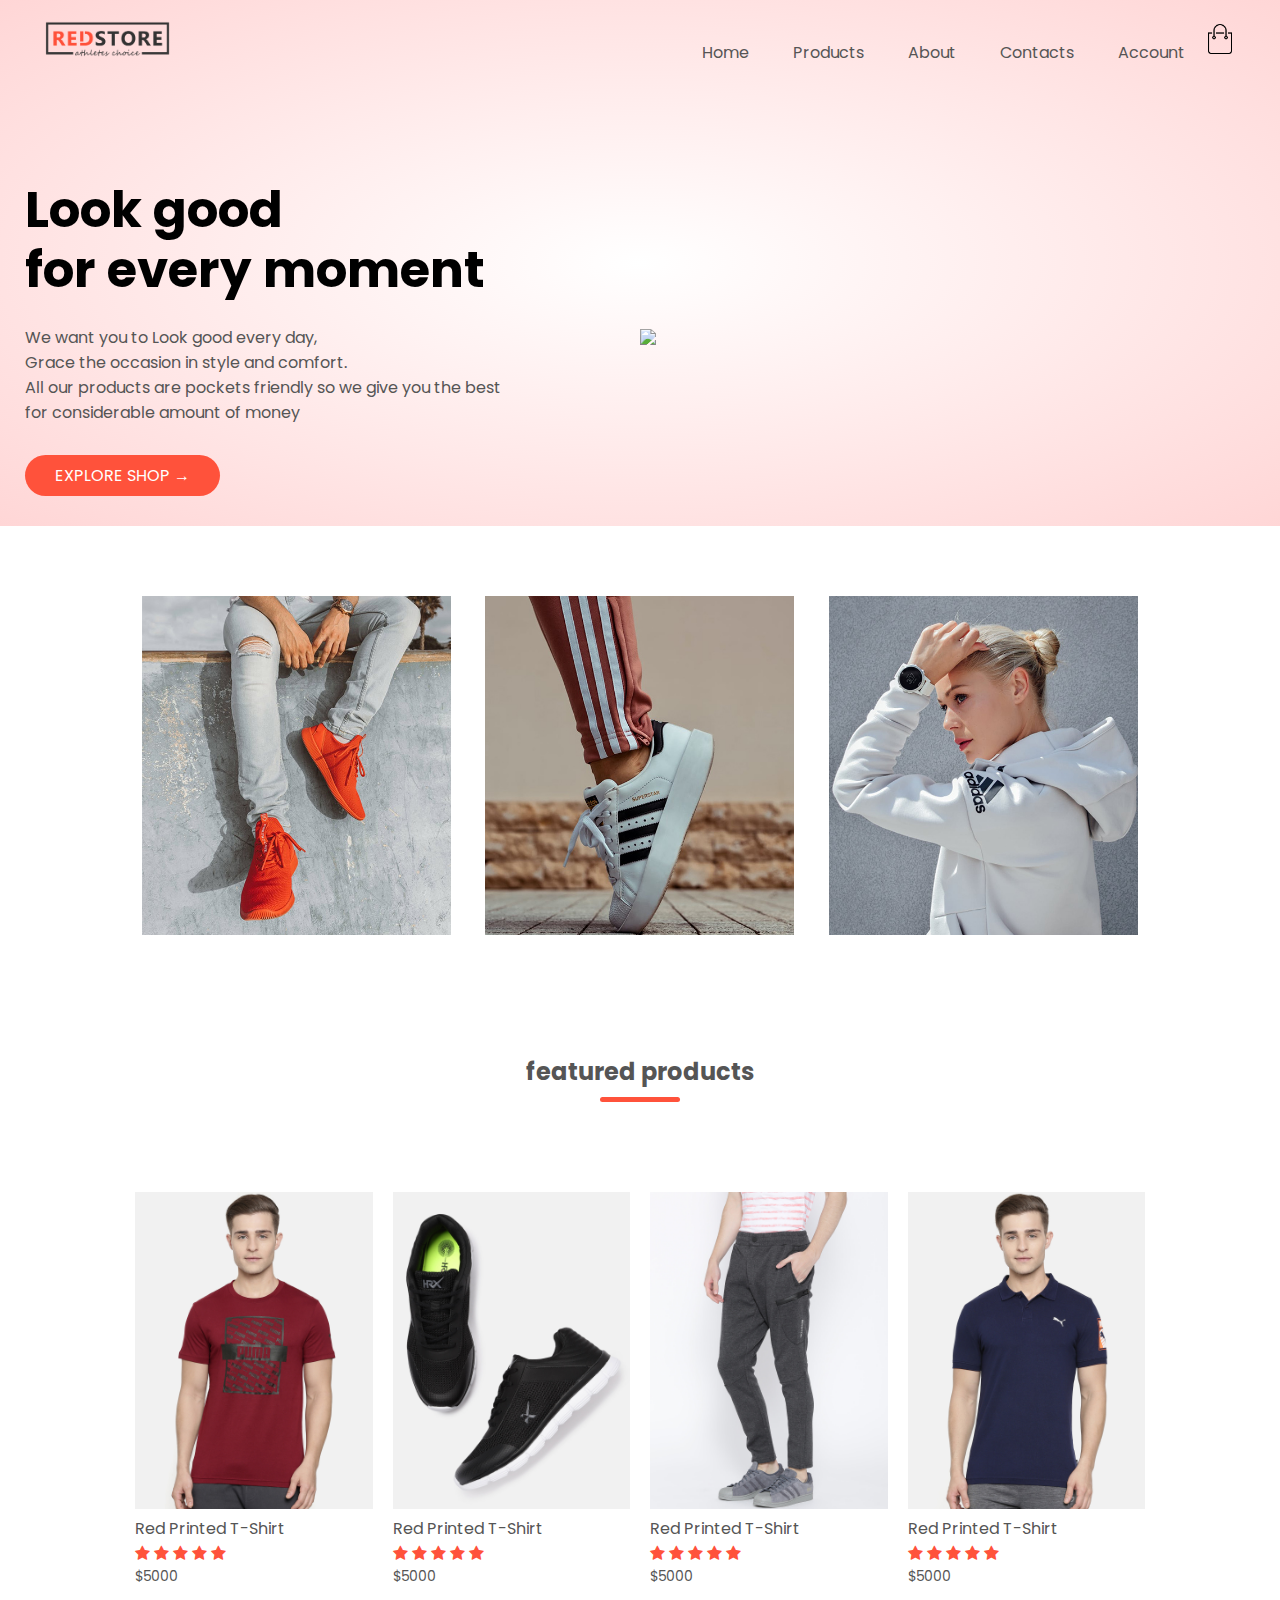
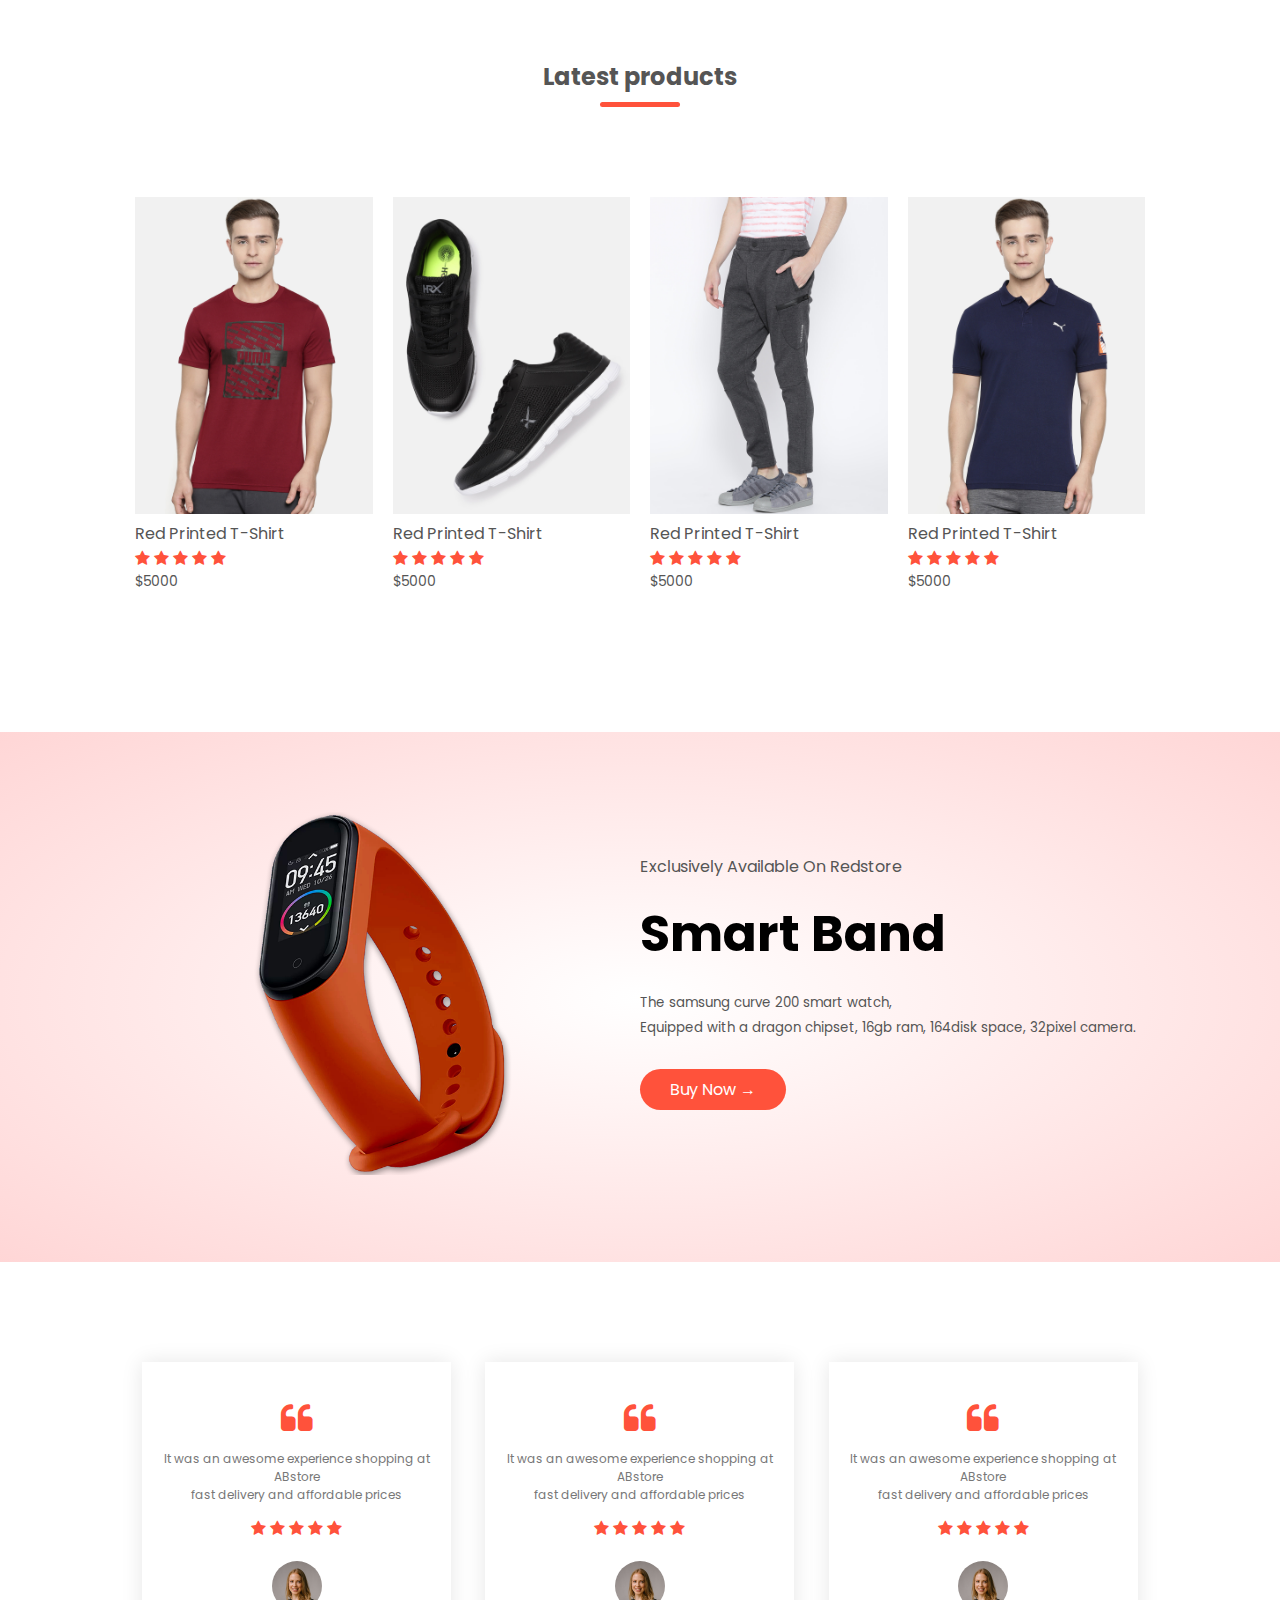
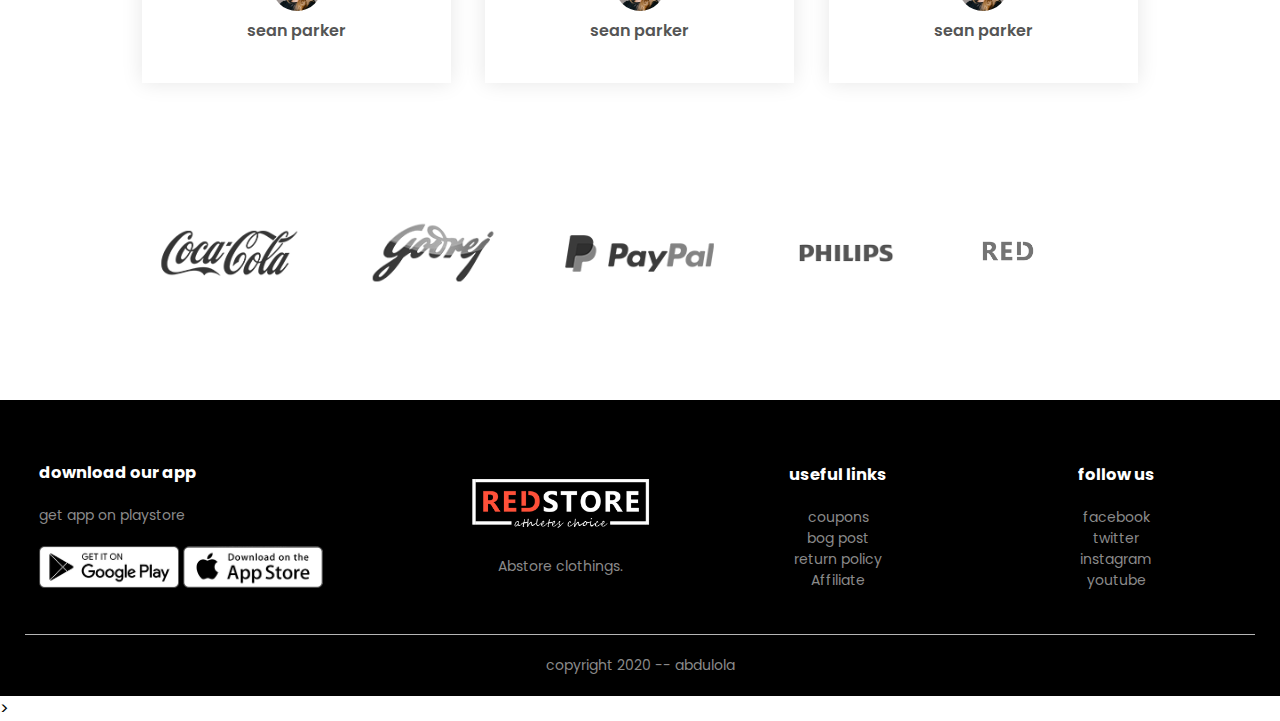
==== index.html @ 11c38f4f "modify index" ====
<!DOCTYPE html>
<html lang="en">
<head>
    <meta charset="utf-8" />
    <meta name="viewport"  content="width=device-width, initial-scale=1.0">
    <title>ABstore</title>
    
    <link rel="Shortcut icon"  type="image/png" href="images/cart - Copy.png">
    <link rel="stylesheet" href="style.css">
    <link rel="preconnect" href="https://fonts.gstatic.com">
<link href="https://fonts.googleapis.com/css2?family=Poppins:wght@300;400;500;700&display=swap" rel="stylesheet">
<link  rel="stylesheet" href="https://stackpath.bootstrapcdn.com/font-awesome/4.7.0/css/font-awesome.min.css">
</head>
<body>
    <div class="header">
    <div class= "container">
    <div class="navbar">
        <div class="logo">
            <img src="images/logo.png" width="125px">
        </div>
        <nav>
            <ul id="MenuItems">
                <li><a href="Abstore.html">Home</a></li>
                <li><a href="products.html">Products</a></li>
                <li><a href="">About</a></li>
                <li><a href="">Contacts</a></li>
                <li><a href="">Account</a></li>
              
            </ul>
        </nav>
        <a href="cart.html">
        <img src="images/cart.png" width="30px" height="30px"></a>
        <img src="images/menu.png" class="menu-icon" onclick="menutoggle()">
    </div>

    <div class="row">
        <div class="col-2">
           <h1>Look good <br>for every moment</h1>
           <p>We want you to Look good every day, <br>Grace the occasion in style and comfort.<br>
            All our products are pockets friendly so we give you the best<br> for considerable amount of money


           </p>
           <a href="products.html" class="btn">EXPLORE SHOP &#8594;</a>
        </div>
        <div class="col-2">
         <a href="products.html">   <img src="images/home1.jpg" ></a>

            </div>
    </div>
</div>
</div>


<!-- features-->
<div class="categories">
    <div class="small-container">
    <div class="row">
        <div class="col-3">
            <a href="products.html">    <img src="images/category-1.jpg"></a>
        </div>
        <div class="col-3">
            <a href="products.html">    <img src="images/category-2.jpg"></a>
            </div>
            <div class="col-3">
                <a href="products.html">    <img src="images/category-3.jpg"></a>
                </div>
    </div>
</div>
</div>
<div class= "small-container">
    <a href="products.html">    <h2 class="title">featured products</h2></a>
    <div class="row">
        <div class="col-4">
            <a href="products.html">      <img src="images/product-1.jpg"></a>
            <h4>Red Printed T-Shirt</h4>
            <div class="rating">
                    <i class="fa fa-star"></i>
                    <i class="fa fa-star"></i>
                    <i class="fa fa-star"></i>
                    <i class="fa fa-star"></i>
                    <i class="fa fa-star"></i>
            </div>
            <p>$5000</p>
        </div>
        <div class="col-4">
            <a href="products.html">       <img src="images/product-2.jpg"></a>
                <h4>Red Printed T-Shirt</h4>
                <div class="rating">
                        <i class="fa fa-star"></i>
                        <i class="fa fa-star"></i>
                        <i class="fa fa-star"></i>
                        <i class="fa fa-star"></i>
                        <i class="fa fa-star"></i>
                </div>
                <p>$5000</p>
            </div>
            <div class="col-4">
                <a href="products.html">     <img src="images/product-3.jpg"></a>
                    <h4>Red Printed T-Shirt</h4>
                    <div class="rating">
                            <i class="fa fa-star"></i>
                            <i class="fa fa-star"></i>
                            <i class="fa fa-star"></i>
                            <i class="fa fa-star"></i>
                            <i class="fa fa-star"></i>
                    </div>
                    <p>$5000</p>
                </div>
                <div class="col-4">
                    <a href="products.html">              <img src="images/product-4.jpg"></a>
                        <h4>Red Printed T-Shirt</h4>
                        <div class="rating">
                                <i class="fa fa-star"></i>
                                <i class="fa fa-star"></i>
                                <i class="fa fa-star"></i>
                                <i class="fa fa-star"></i>
                                <i class="fa fa-star"></i>
                        </div>
                        <p>$5000</p>
                    </div>
    </div>
    <h2 class="title"> <a href="products.html">Latest products </a></h2>
    <div class="row">
            <div class="col-4">
                <img src="images/product-1.jpg">
                <h4>Red Printed T-Shirt</h4>
                <div class="rating">
                        <i class="fa fa-star"></i>
                        <i class="fa fa-star"></i>
                        <i class="fa fa-star"></i>
                        <i class="fa fa-star"></i>
                        <i class="fa fa-star"></i>
                </div>
                <p>$5000</p>
            </div>
            <div class="col-4">
                    <img src="images/product-2.jpg">
                    <h4>Red Printed T-Shirt</h4>
                    <div class="rating">
                            <i class="fa fa-star"></i>
                            <i class="fa fa-star"></i>
                            <i class="fa fa-star"></i>
                            <i class="fa fa-star"></i>
                            <i class="fa fa-star"></i>
                    </div>
                    <p>$5000</p>
                </div>
                <div class="col-4">
                        <img src="images/product-3.jpg">
                        <h4>Red Printed T-Shirt</h4>
                        <div class="rating">
                                <i class="fa fa-star"></i>
                                <i class="fa fa-star"></i>
                                <i class="fa fa-star"></i>
                                <i class="fa fa-star"></i>
                                <i class="fa fa-star"></i>
                        </div>
                        <p>$5000</p>
                    </div>
                    <div class="col-4">
                            <img src="images/product-4.jpg">
                            <h4>Red Printed T-Shirt</h4>
                            <div class="rating">
                                    <i class="fa fa-star"></i>
                                    <i class="fa fa-star"></i>
                                    <i class="fa fa-star"></i>
                                    <i class="fa fa-star"></i>
                                    <i class="fa fa-star"></i>
                            </div>
                            <p>$5000</p>
                        </div>
        </div>
</div>
<!--offer-->
<div class="offer">
    <div class="small-container">
        <div class="row">
            <div class="col-2"> 
                    <a href="products.html"><img src="images/exclusive.png" class="offer-img"></a>
            </div>
            <div class="col-2">
              <p>Exclusively Available On Redstore</p>
              <h1>Smart Band</h1>
              <small>The samsung curve 200 smart watch, <br>
                Equipped with a dragon chipset, 16gb ram, 
                164disk space, 32pixel camera. 
              </small>  

                  <a href="products.html" class="btn">Buy Now &#8594; </a>
            </div>
        </div>
    </div>
</div>
<!-- TESTIMONIAL PART -->
<div class="testimonial">
    <div class="small-container">
        <div class="row">
            <div class="col-3">
                <i class="fa fa-quote-left"></i>
            <p>It was an awesome experience shopping at ABstore 
                <br>fast delivery and affordable prices
            </p>
            <div class="rating">
                    <i class="fa fa-star"></i>
                    <i class="fa fa-star"></i>
                    <i class="fa fa-star"></i>
                    <i class="fa fa-star"></i>
                    <i class="fa fa-star"></i>
            </div>
            <img src="images/user-1.png">
            <h3>sean parker</h3>
            </div>
            <div class="col-3">
                    <i class="fa fa-quote-left"></i>
                <p>It was an awesome experience shopping at ABstore 
                        <br>fast delivery and affordable prices
                   
                </p>
                <div class="rating">
                        <i class="fa fa-star"></i>
                        <i class="fa fa-star"></i>
                        <i class="fa fa-star"></i>
                        <i class="fa fa-star"></i>
                        <i class="fa fa-star"></i>
                </div>
                <img src="images/user-1.png">
                <h3>sean parker</h3>
                </div>
                <div class="col-3">
                        <i class="fa fa-quote-left"></i>
                    <p>It was an awesome experience shopping at ABstore 
                            <br>fast delivery and affordable prices
                    </p>
                    <div class="rating">
                            <i class="fa fa-star"></i>
                            <i class="fa fa-star"></i>
                            <i class="fa fa-star"></i>
                            <i class="fa fa-star"></i>
                            <i class="fa fa-star"></i>
                    </div>
                    <img src="images/user-1.png">
                    <h3>sean parker</h3>
                    </div>       
                   </div>
                 </div>
                </div>
 <!---brands-->
 <div class="brands">
        <div class="small-container">
            <div class="row">
                <div class="col-5">
                <img src="images/logo-coca-cola.png">
                </div>
                <div class="col-5">
                <img src="images/logo-godrej.png">
                </div>
                    <div class="col-5">
                   <img src="images/logo-paypal.png">
                    </div>
                       <div class="col-5">
                     <img src="images/logo-philips.png">
                     </div>
                     <div class="col-5">
                    <img src="images/logo-white.png">
                      </div>
            </div>
        </div>
    </div>
<!--footer  -->
<div class="footer">
    <div class="container"> 
        <div class="row">
          <div class="footer-col-1">
              <h3>download our app</h3>
              <p>get app on playstore</p>
              <div class="app-logo">
                  <img src="images/play-store.png">
                  <img src="images/app-store.png">
              </div>
          </div>
          <div class="footer-col-2">
              <img src="images/logo-white.png">
              <p>Abstore clothings.</p>
          </div>
          <div class="footer-col-3">
                <h3>useful links</h3>
               <ul>
                   <li>coupons</li>
                   <li>bog post</li>
                   <li>return policy</li>
                   <li>Affiliate</li>
               </ul>
            </div>
            <div class="footer-col-4">
                    <h3>follow us</h3>
                   <ul>
                       <li>facebook</li>
                       <li>twitter</li>
                       <li>instagram</li>
                       <li>youtube</li>
                   </ul>
                </div>
    </div>
    <hr>
    <p class="copyright">copyright 2020 -- abdulola </p>
    </div>
</div>
<!--javascript for menu display on click -->
<script>
    var MenuItems = document.getElementById("MenuItems");
    MenuItems.style.maxHeight = "0px";
    function menutoggle(){
        if( MenuItems.style.maxHeight == "0px")
        {
            MenuItems.style.maxHeight = "200px";
        }
        else{
            MenuItems.style.maxHeight = "0px";
        }
    }
</script>
</body>
</html>>
---- style.css ----
*{
    margin:0;
    padding: 0;
    box-sizing: border-box;
}

body{
    font-family: 'Poppins', sans-serif;
}
.navbar{
    display:flex;
    align-items: center;
    padding: 20px
}

nav {
    flex: 1;
    text-align: right;
}

nav ul {
    display: inline-block;
    list-style-type: none;
}

nav ul li {
display: inline-block;
margin: 20px;
    }
a{
    text-decoration: none;
    color: #555;
}
p{
    color:#555;
}

.container{
    max-width: 13000px;
    margin: auto;
    padding-left: 25px;
    padding-right: 25px;
}

.row{
    display: flex;
    align-items: center;
    flex-wrap: wrap;
    justify-content: space-around
}

.col-2{
    flex-basis: 50%;
    min-width: 300px;
}


.col-2 img{
    max-width: 100%;
    padding: 50px 0;
}


.col-2 h1{
    font-size: 50px;
    line-height: 60px;
    margin:25px 0;
}

.btn{
    display: inline-block;
    background: #ff523b;
    color: #fff;
    padding: 8px 30px;
    margin: 30px 0;
    border-radius: 30px;
    transition:background 0.5s;
}
.btn:hover{
    background: #563434;
}

.header{
    background:radial-gradient(#fff, #ffd6d6);
}

.header .row{
    margin-top: 70px;

}
.categories{
    margin: 70px 0;
}
.col-3{
    flex-basis: 30%;
    min-width: 250px;
    margin-bottom: 30px;
}
.col-3 img {
    width: 100%;
}


.small-container{
    max-width: 1080px;
    margin: auto;
    padding-left: 25px;
    padding-right: 25px;
}
.col-4{
    flex-basis: 25%;
    padding: 10px;
    min-width: 200px;
    margin-bottom: 50px;
    transition: transform 0.5s;
}

.col-4 img{
    width: 100%;
}

.title{
    text-align: center;
    margin: 0 auto 80px;
    position:relative;
    line-height: 60px;
    color:#555;
}

.title::after{
    content: '';
    background: #ff523b;
    width: 80px;
    height: 5px;
    border-radius: 5px;
    position:absolute;
    bottom: 0;
    left: 50%;
    transform:translateX(-50%);
}



h4{
    color: #555;
    font-weight:normal;
}

.col-4 p {
    font-size: 14px;

}

.rating .fa {
    color: #ff523b;
}

.col-4:hover {
    transform: translateY(-5px);
}
/*  offer  */
.offer{
   background: radial-gradient(#fff,#ffd6d6);
   margin-top: 80px;
   padding: 30px 0; 
}


.col-2 .offer-img {
    padding: 50px;
}

small{
    color: #555
}


/*testimonial */

.testimonial{
    padding-top: 100px;
}
.testimonial .col-3 {
    text-align: center;
    padding: 40px 20px;
    box-shadow: 0 0 20px 0px rgba(0,0,0,0.1);
    cursor: pointer;
    transition: transform 0.5s;
}

.testimonial .col-3 img{
    width: 50px;
    margin-top: 20px;
    border-radius: 50%;
}

.testimonial .col-3:hover{
   transform: translateY(-10px) 
}

.fa.fa-quote-left{
    font-size: 34px;
    color:#ff523b;
}

.col-3 p {
    font-size: 12px;
    margin: 12px 0;
    color: #777;
}

.testimonial .col-3 h3 
{
  font-weight: 600;
  color: #555;
  font-size: 16px;
}

/*brands */
.brands {
    margin: 100px auto;
}

.col-5 {
    width: 160px;
}
 .col-5 img {
     width: 100%;
     cursor: pointer;
     filter: grayscale(100%)
 }
 .col-5 img:hover{
    filter: grayscale(0%)
 }

 /* footer*/
 .footer{
     background: #000;
     color:#8a8a8a;
     font-size: 14px;
     padding: 60px 0 20px;
 }

 .footer p {
    color:#8a8a8a;
 }

 .footer h3{
     color: #fff;
     margin-bottom:20px;
 }

 .footer-col-1, .footer-col-2, .footer-col-3, .footer-col-4{
min-width: 250px;
margin-bottom: 20px;
 }

 .footer-col-1{
     flex-basis: 30%;
 }
 .footer-col-2{
    flex-basis:1;
    text-align: center;
}
.footer-col-2 img{
    width: 180px;
    margin-bottom: 20px;

}

.footer-col-3 , .footer-col-4{
    flex-basis: 12%;
    text-align: center;
}

ul{
    list-style: none;
}

.app-logo {
    margin-top: 20px;
}
.app-logo img{
    width:140px;
}
.footer hr {
    border:none;
    background: #b5b5b5;
    height:1px;
    margin: 20px 0;
}
.copyright{
    text-align: center;
}

.menu-icon{
    width: 28px;
    margin-left: 20px;
    display: none;
}

.page-btn{
    margin: 0 auto 80px;
}

.page-btn span {
    display:inline-block;
    border:1px solid #ff523b;
    margin-left: 10px;
    width:40px;
    height: 40px;
    text-align: center;
    line-height: 40px;
    cursor:pointer;
}
.page-btn span:hover{
    background: #ff523b;
    color: #fff;
}
 .single-products{
     margin-top: 90px;
 }
 .single-products .col-2 img{
     padding: 0;
 }

 .single-products .col-2{
     padding: 20px;
 }
 .single-products h4{
    margin : 20px 0;
    font-size: 22px;
    font-weight: bold;
 }
 .single-products select{
     display: block;
     padding: 10px;
     margin-top: 20px;
 }

 .single-products input{
     width: 50px;
     height: 40px;
     padding-left:10px;
     font-size: 20px;
     margin-right: 10px;
     border: 1px solid #ff523b;
 }

 input:focus{
    outline: none 
 }
 .single-products .fa{
     color: #ff523b;
     margin-left: 10px;
 }

.small-img-row{
    display:flex;
    justify-content:space-between;

}

.small-img-col{
    flex-basis: 24%;
    cursor: pointer;
}


.cart page{
    margin: 80px auto;
}
table{
    width: 100%;
    border-collapse: collapse;
}

.cart-info{
    display:flex;
    flex-wrap: wrap;
}
th{
  text-align: left;
    padding: 5px;
    color: #fff;
    background: #ff523b;
    font-weight: normal;
}

td{
    padding: 10px 5px
}
td input{
 width: 40px;
 height:30px;
 padding: 5px;   
}

td a{
    color: #ff523b;
    font-size: 12px
}
td img{
    width: 80px;
    height: 80px;
    margin-right: 10px;
}

.total-price{
    display: flex;
    justify-content: flex-end;
}

.total-price table{
    border-top: 3px solid #ff523b;
    width: 100%;
    max-width:500px;
}

td:last-child{
    text-align: right;
}

th:last-child{
    text-align: right;
}

/* media query for menu button*/
@media only screen and (max-width:800px){
    nav ul {
        position: absolute;
        top: 70px;
        left: 0;
        background: #333;
        width: 100%;
        overflow: hidden;
        transition: max-height 0.5s
           }
    nav ul li {
        display: block;
        margin-top: 10px;
        margin-right: 50px;
        margin-bottom: 10px;
              }
    nav ul li a {
        color: white;
    }

    .menu-icon{
              display: block;
              cursor: pointer;
             }
}
/* media query <600 scree size*/
@media only screen and (max-width:600px){
    .row{
        text-align: center;
    }

    .col-2, .col-3, .col-4{
        flex-basis: 100%;
    }

    .single-products .row{
        text-align: left;
    }
    .single-products .col-2{
       padding: 20px 0; 
    }
    .single-products h1{
        font-size: 25px;
        line-height: 32px;
    }

.cart-info p{
    display: none;
}

}
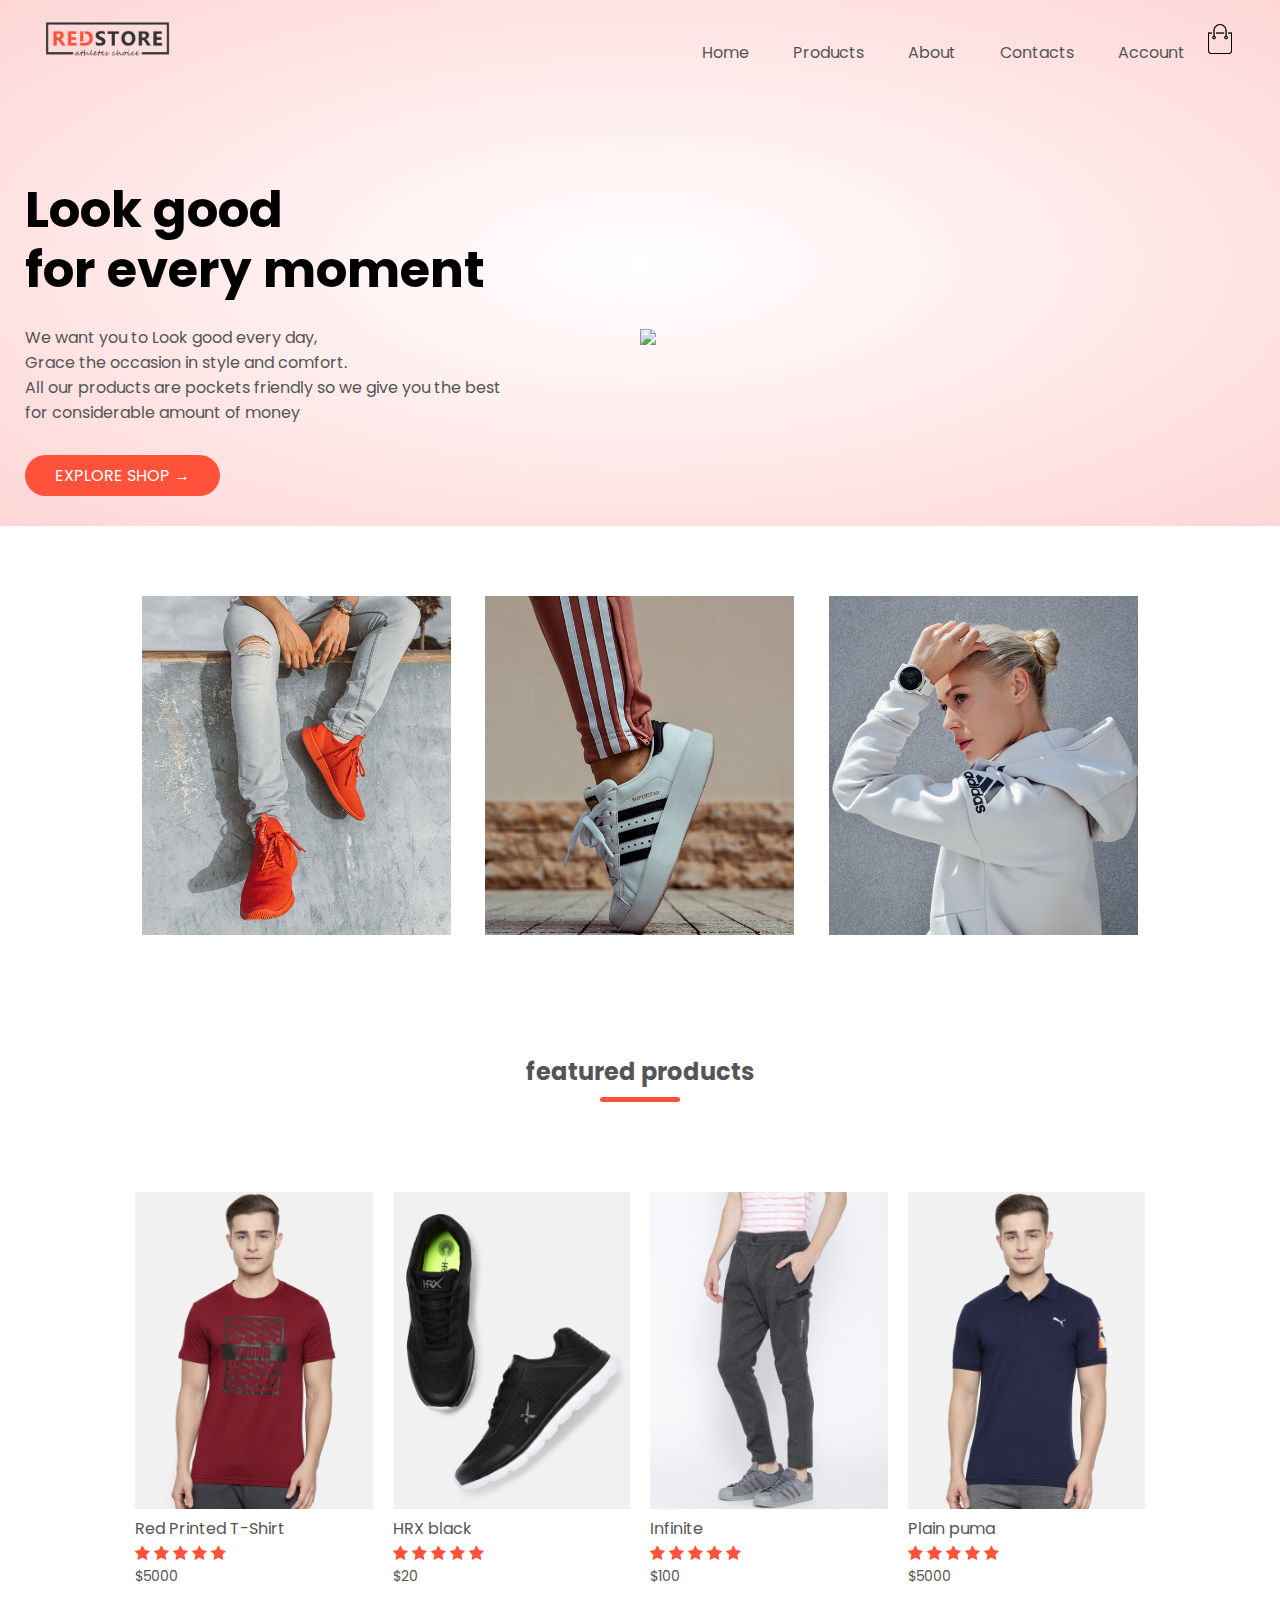
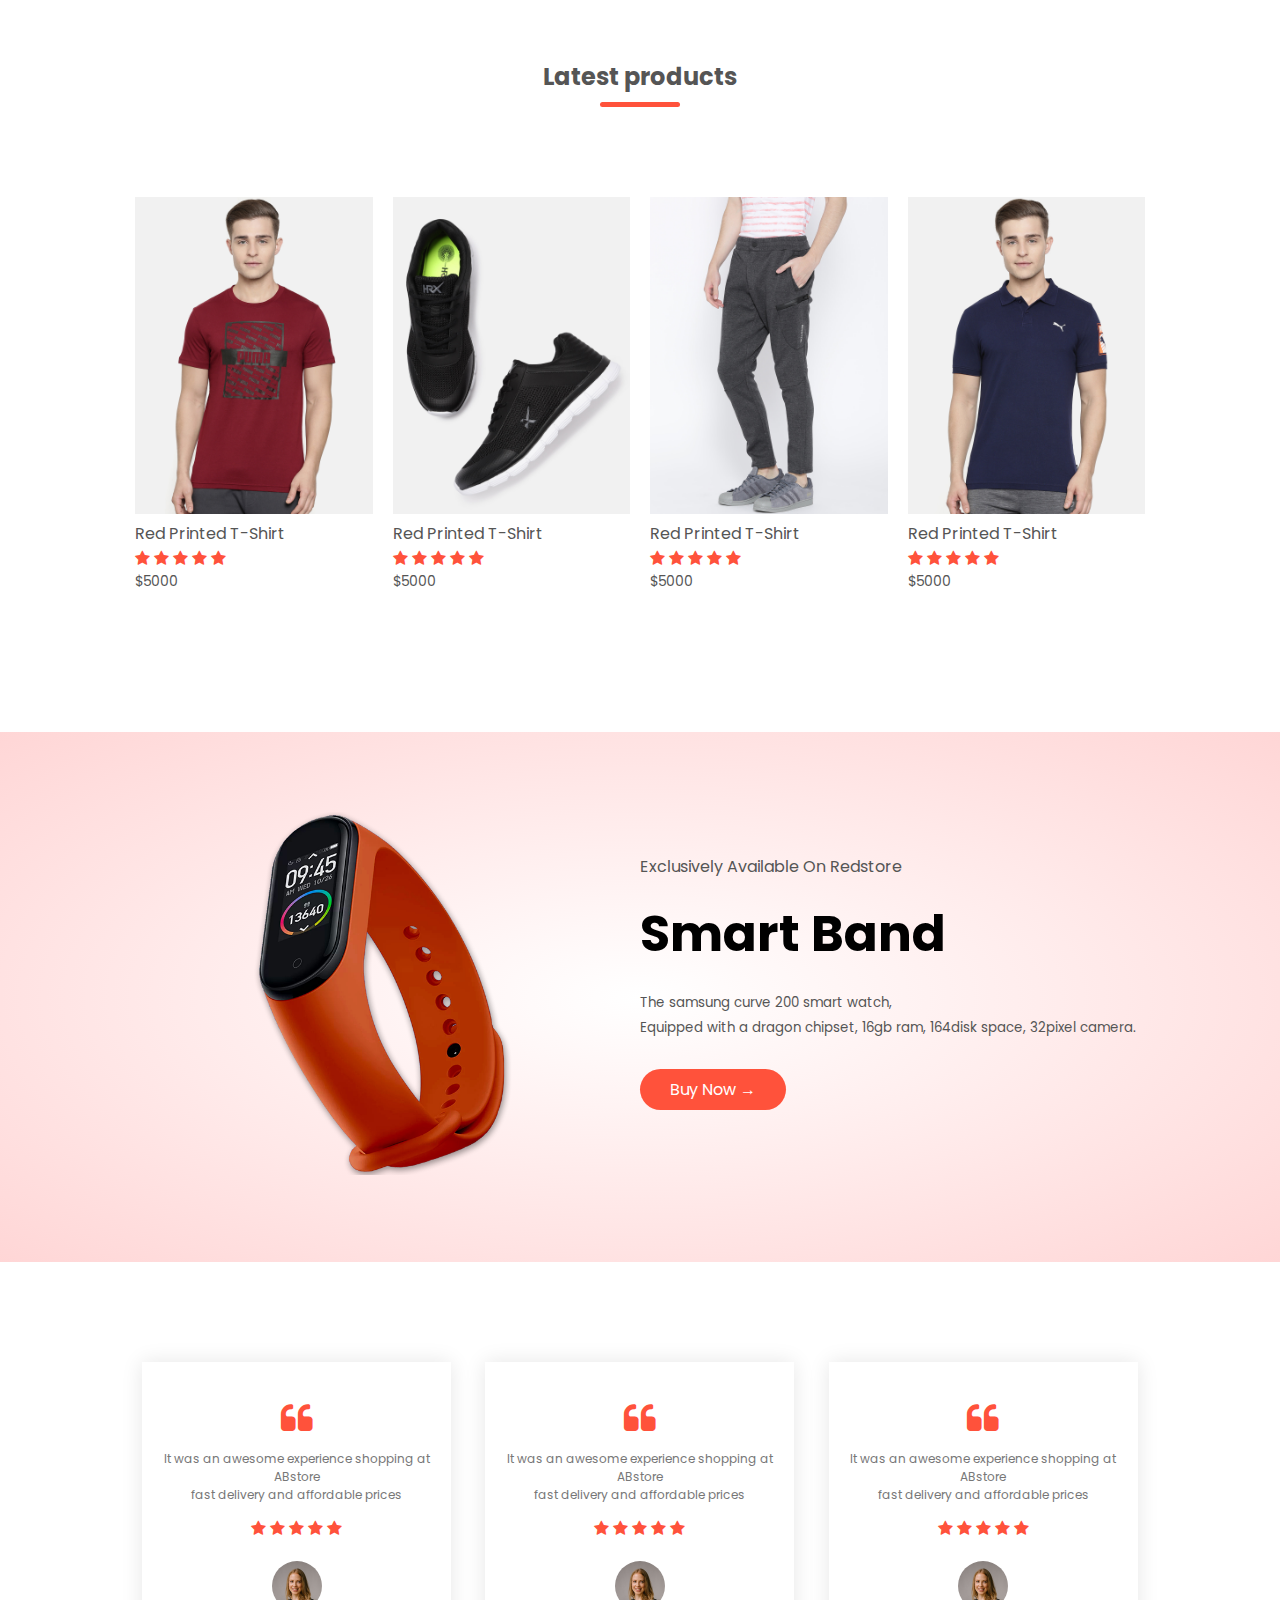
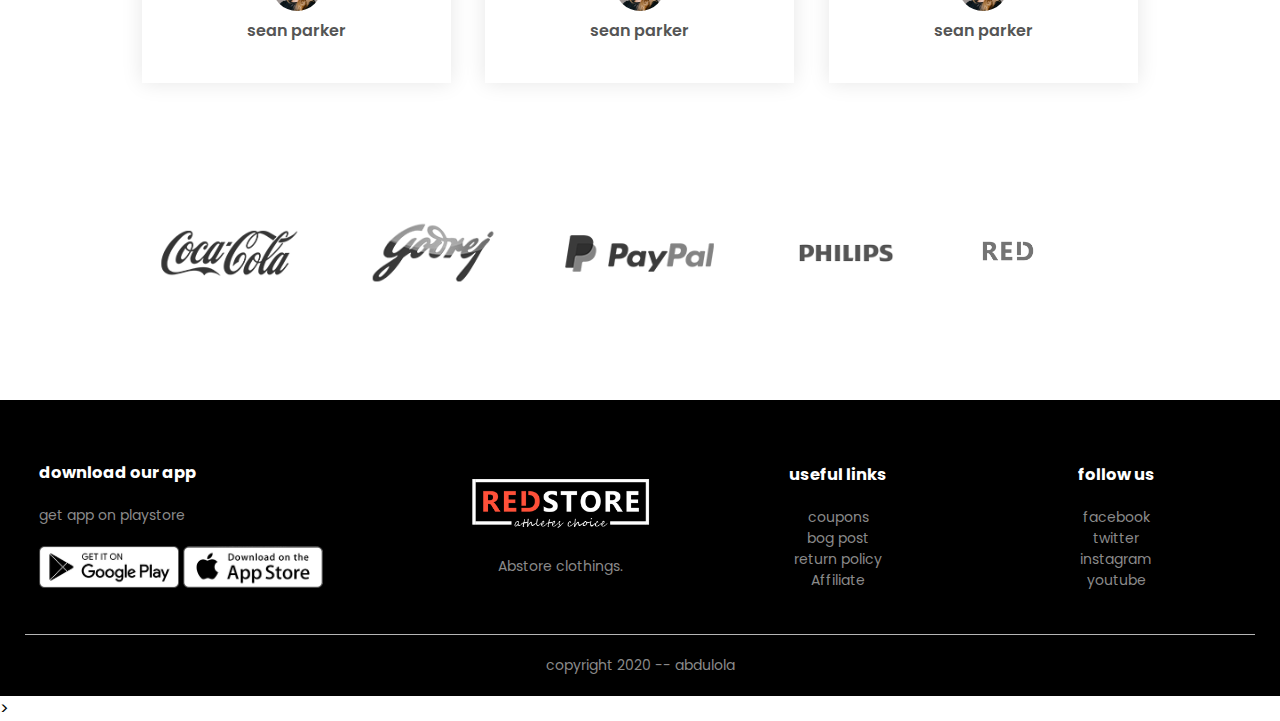
==== commit a8eedfb3: "modify index" ====
--- a/index.html
+++ b/index.html
@@ -20,9 +20,9 @@
         </div>
         <nav>
             <ul id="MenuItems">
-                <li><a href="Abstore.html">Home</a></li>
+                <li><a href="index.html">Home</a></li>
                 <li><a href="products.html">Products</a></li>
-                <li><a href="">About</a></li>
+                <li><a href="about.html">About</a></li>
                 <li><a href="">Contacts</a></li>
                 <li><a href="">Account</a></li>
               
@@ -85,7 +85,7 @@
         </div>
         <div class="col-4">
             <a href="products.html">       <img src="images/product-2.jpg"></a>
-                <h4>Red Printed T-Shirt</h4>
+                <h4>HRX black</h4>
                 <div class="rating">
                         <i class="fa fa-star"></i>
                         <i class="fa fa-star"></i>
@@ -93,11 +93,11 @@
                         <i class="fa fa-star"></i>
                         <i class="fa fa-star"></i>
                 </div>
-                <p>$5000</p>
+                <p>$20</p>
             </div>
             <div class="col-4">
                 <a href="products.html">     <img src="images/product-3.jpg"></a>
-                    <h4>Red Printed T-Shirt</h4>
+                    <h4>Infinite</h4>
                     <div class="rating">
                             <i class="fa fa-star"></i>
                             <i class="fa fa-star"></i>
@@ -105,11 +105,11 @@
                             <i class="fa fa-star"></i>
                             <i class="fa fa-star"></i>
                     </div>
-                    <p>$5000</p>
+                    <p>$100</p>
                 </div>
                 <div class="col-4">
                     <a href="products.html">              <img src="images/product-4.jpg"></a>
-                        <h4>Red Printed T-Shirt</h4>
+                        <h4>Plain puma</h4>
                         <div class="rating">
                                 <i class="fa fa-star"></i>
                                 <i class="fa fa-star"></i>
--- a/style.css
+++ b/style.css
@@ -451,7 +451,7 @@
               cursor: pointer;
              }
 }
-/* media query <600 scree size*/
+/* media query <600 screen size*/
 @media only screen and (max-width:600px){
     .row{
         text-align: center;
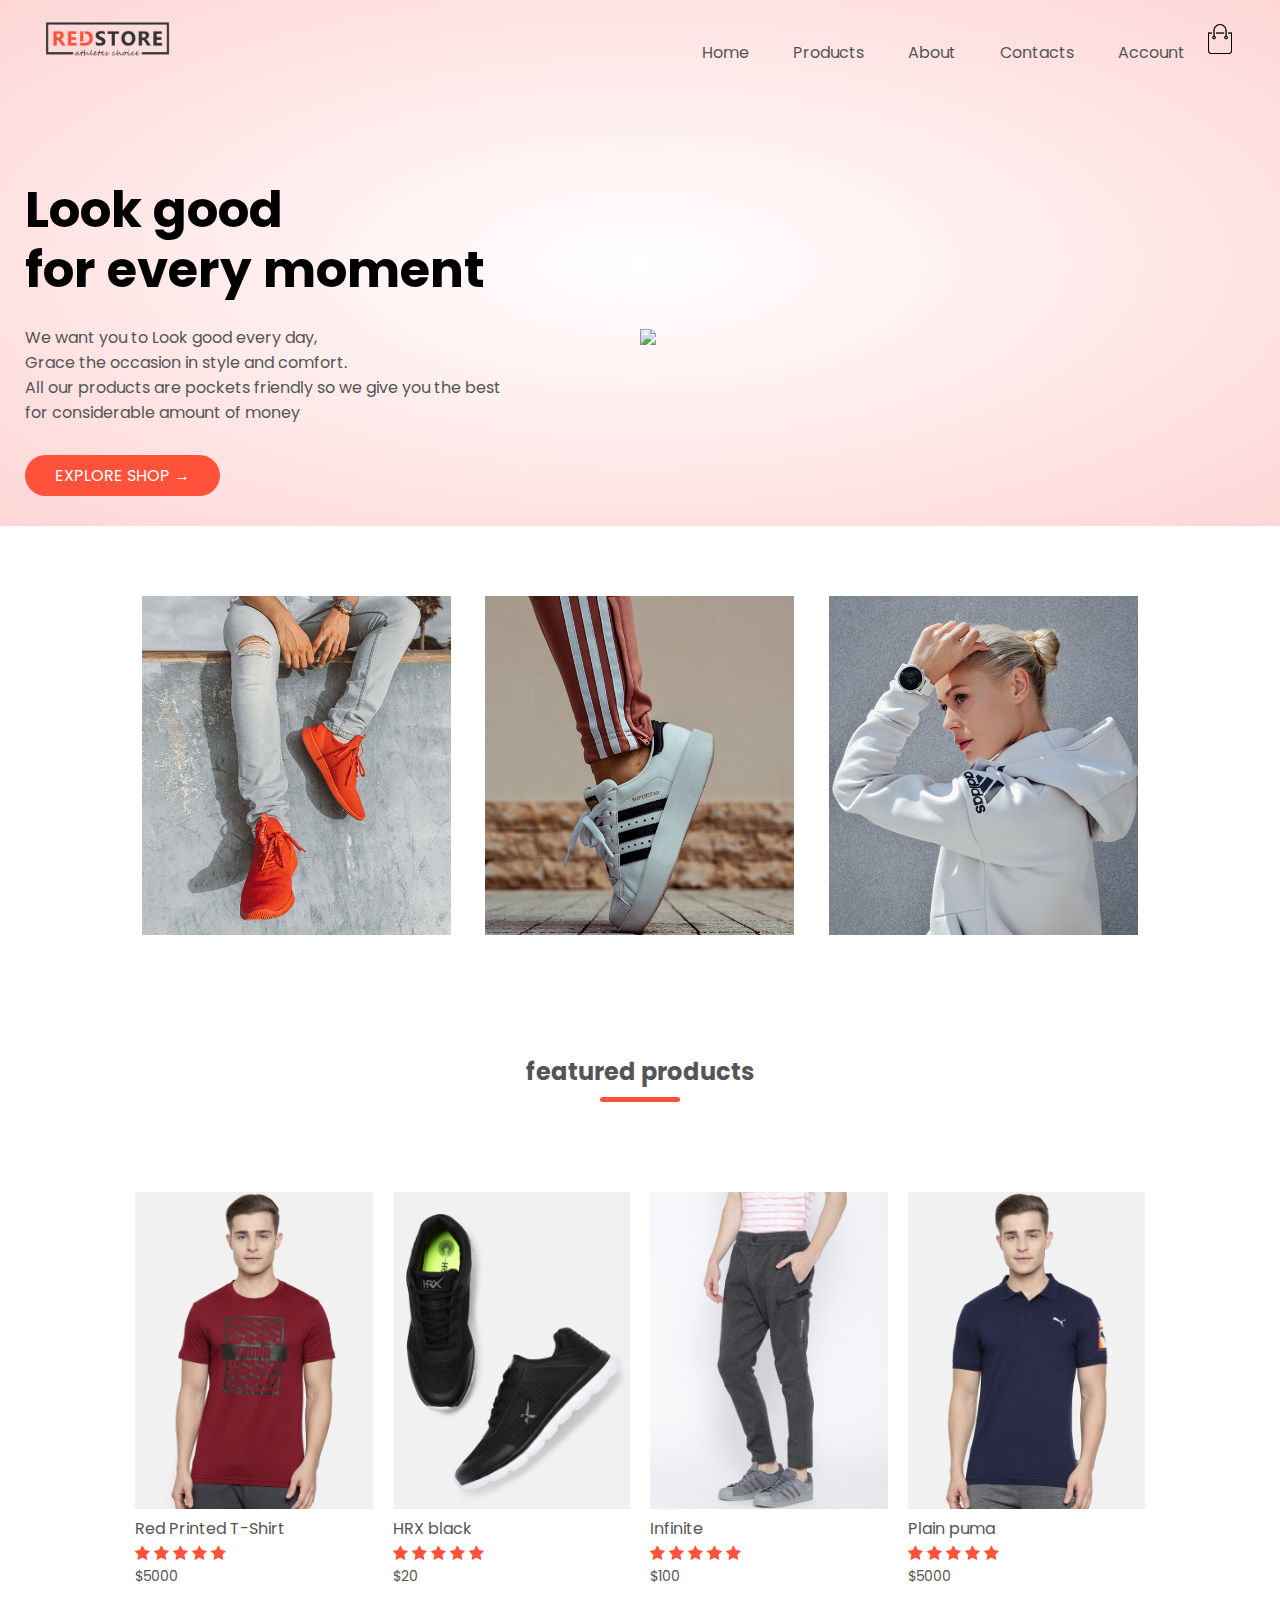
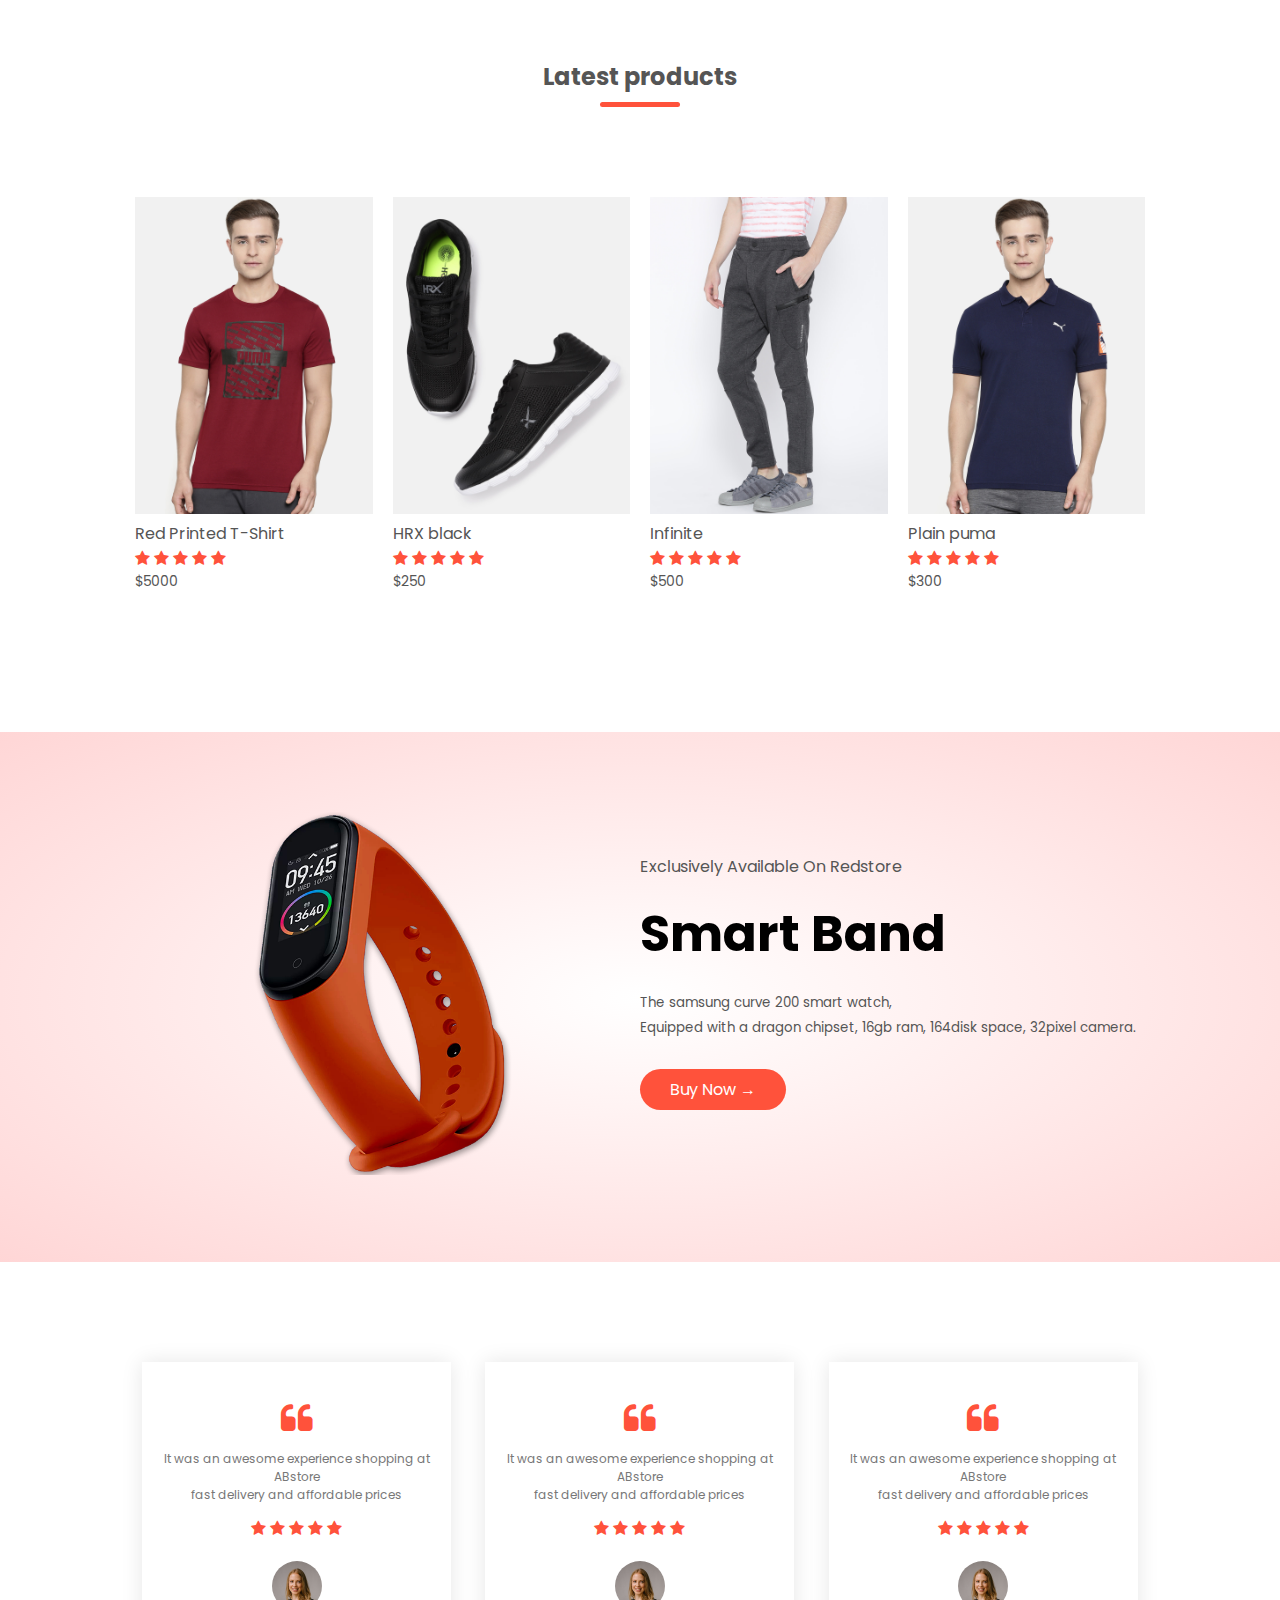
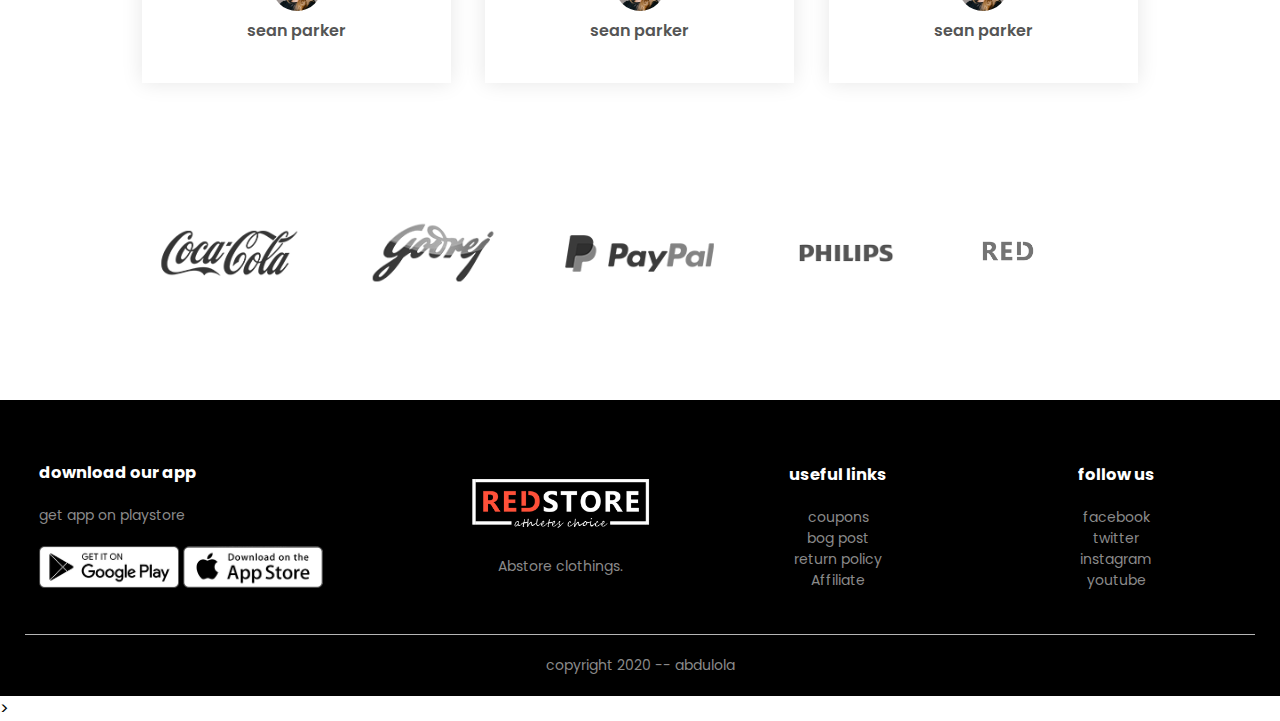
==== commit eff61453: "modify index" ====
--- a/index.html
+++ b/index.html
@@ -136,7 +136,7 @@
             </div>
             <div class="col-4">
                     <img src="images/product-2.jpg">
-                    <h4>Red Printed T-Shirt</h4>
+                    <h4>HRX black</h4>
                     <div class="rating">
                             <i class="fa fa-star"></i>
                             <i class="fa fa-star"></i>
@@ -144,11 +144,11 @@
                             <i class="fa fa-star"></i>
                             <i class="fa fa-star"></i>
                     </div>
-                    <p>$5000</p>
+                    <p>$250</p>
                 </div>
                 <div class="col-4">
                         <img src="images/product-3.jpg">
-                        <h4>Red Printed T-Shirt</h4>
+                        <h4>Infinite</h4>
                         <div class="rating">
                                 <i class="fa fa-star"></i>
                                 <i class="fa fa-star"></i>
@@ -156,11 +156,11 @@
                                 <i class="fa fa-star"></i>
                                 <i class="fa fa-star"></i>
                         </div>
-                        <p>$5000</p>
+                        <p>$500</p>
                     </div>
                     <div class="col-4">
                             <img src="images/product-4.jpg">
-                            <h4>Red Printed T-Shirt</h4>
+                            <h4>Plain puma</h4>
                             <div class="rating">
                                     <i class="fa fa-star"></i>
                                     <i class="fa fa-star"></i>
@@ -168,7 +168,7 @@
                                     <i class="fa fa-star"></i>
                                     <i class="fa fa-star"></i>
                             </div>
-                            <p>$5000</p>
+                            <p>$300</p>
                         </div>
         </div>
 </div>
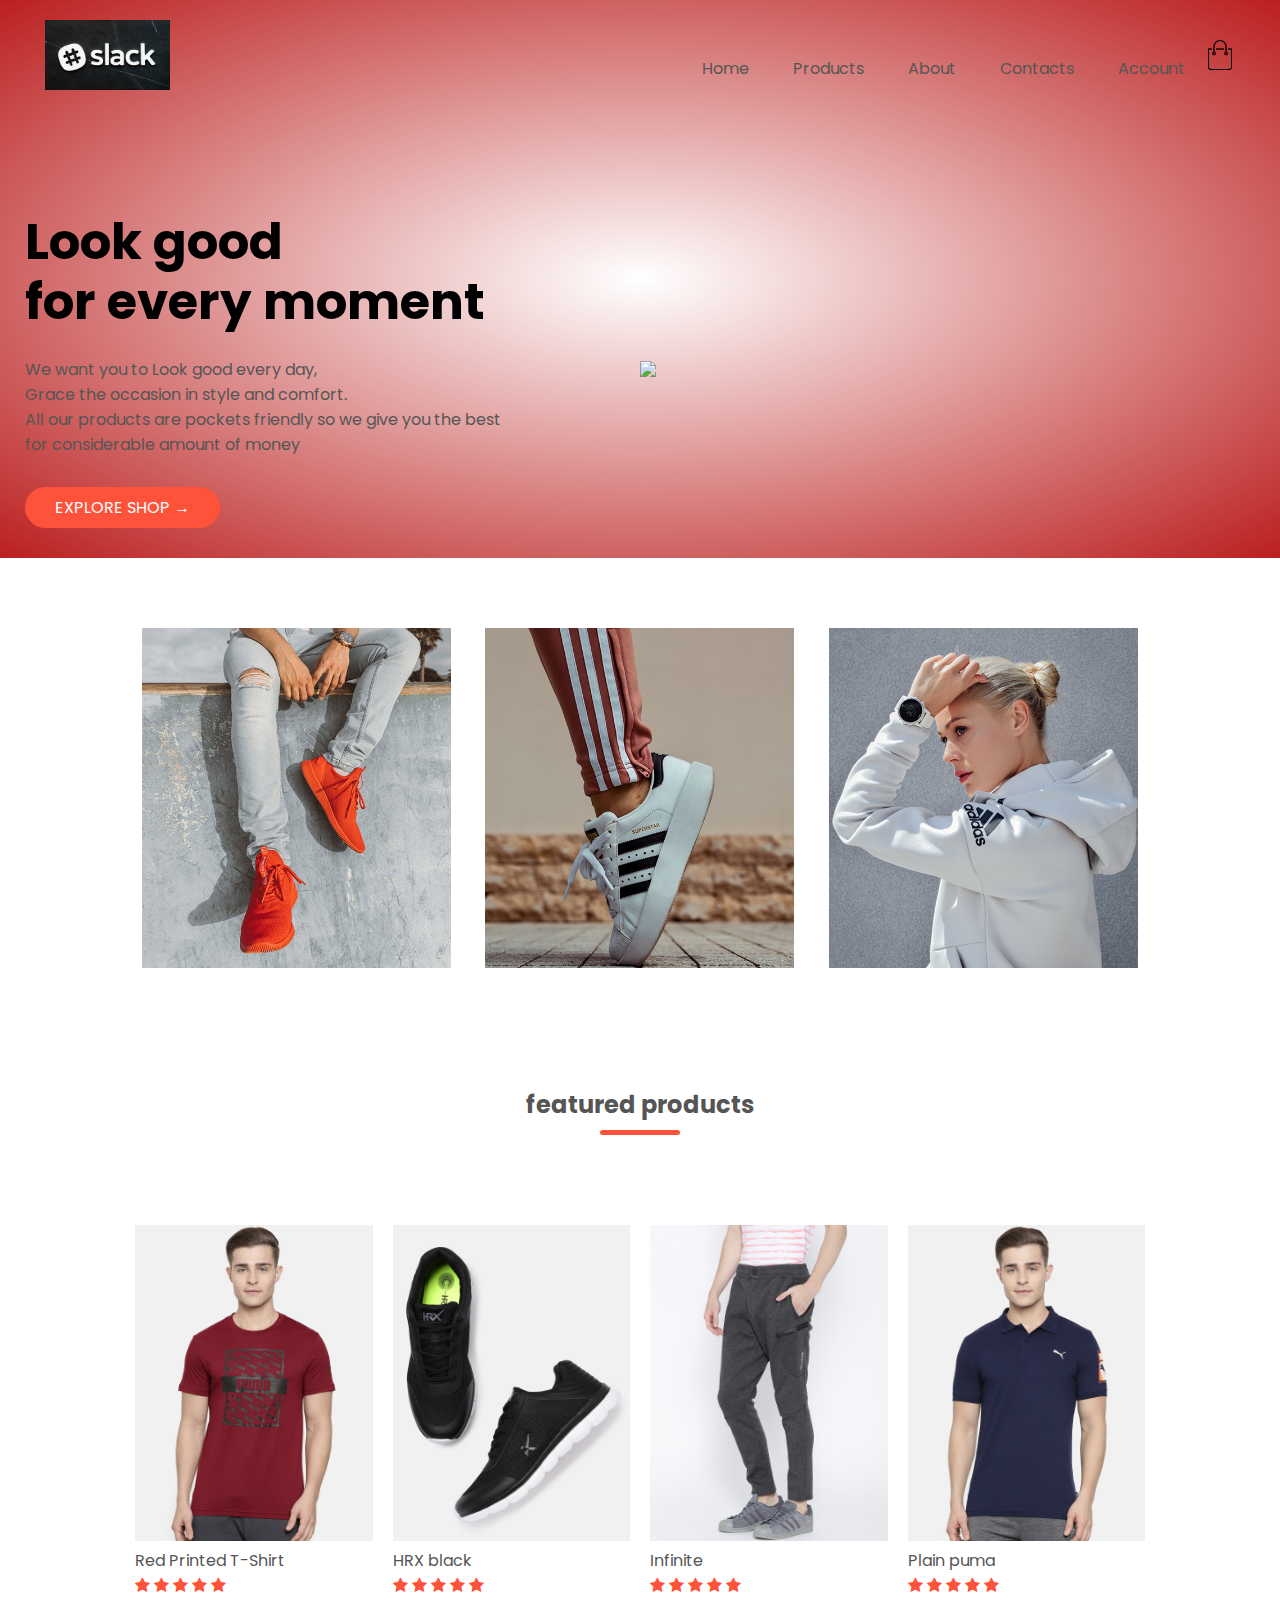
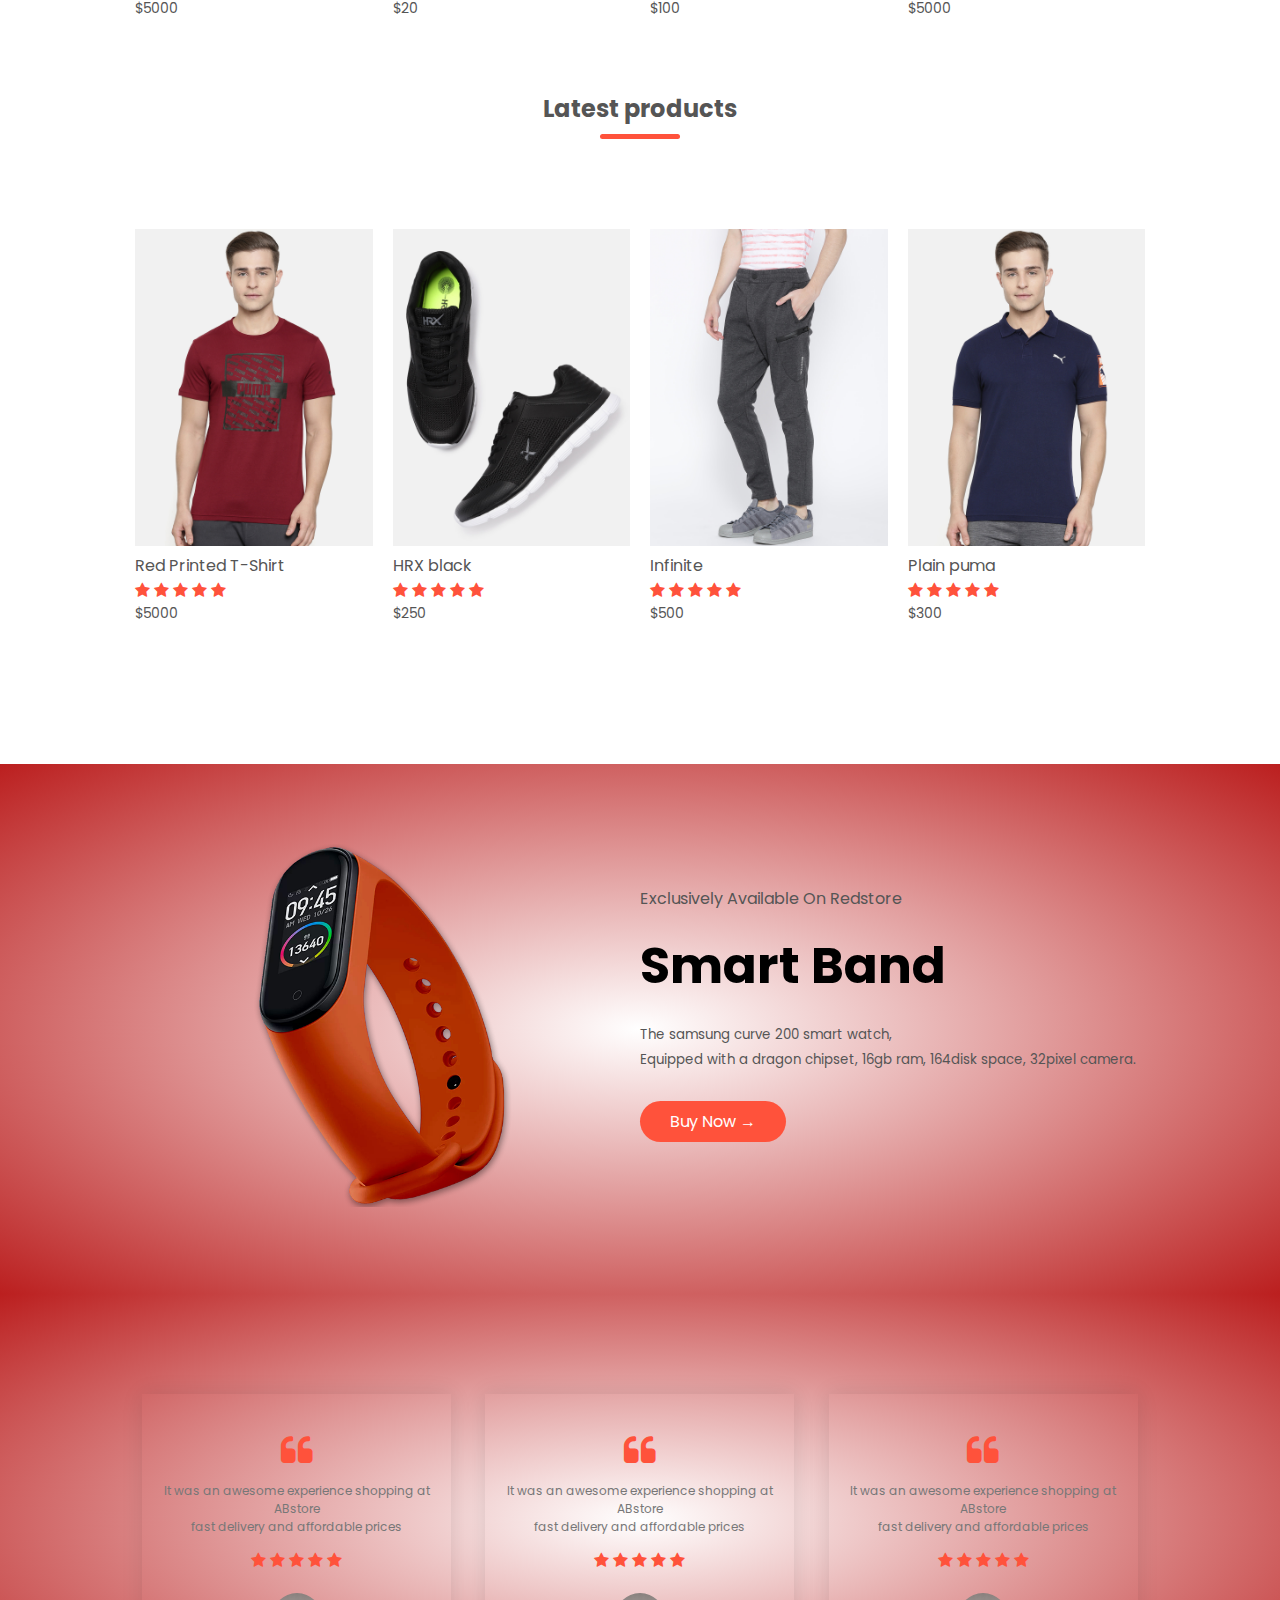
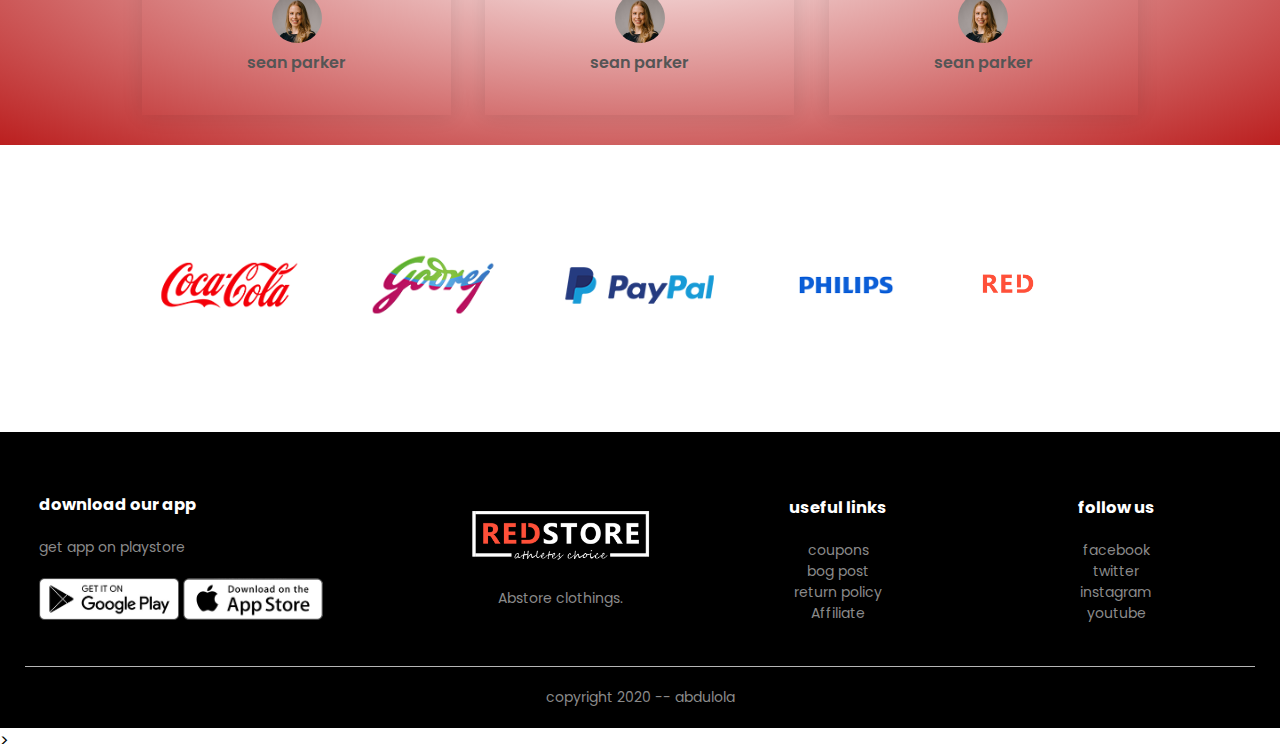
==== commit fd1ff9c9: "modify index" ====
--- a/index.html
+++ b/index.html
@@ -16,7 +16,7 @@
     <div class= "container">
     <div class="navbar">
         <div class="logo">
-            <img src="images/logo.png" width="125px">
+            <img src="images/logo1.jpg" width="125px">
         </div>
         <nav>
             <ul id="MenuItems">
--- a/style.css
+++ b/style.css
@@ -81,7 +81,7 @@
 }
 
 .header{
-    background:radial-gradient(#fff, #ffd6d6);
+    background:radial-gradient(#fff, rgb(187, 31, 31));
 }
 
 .header .row{
@@ -160,7 +160,7 @@
 }
 /*  offer  */
 .offer{
-   background: radial-gradient(#fff,#ffd6d6);
+   background: radial-gradient(#fff,rgb(187, 31, 31));
    margin-top: 80px;
    padding: 30px 0; 
 }
@@ -179,6 +179,8 @@
 
 .testimonial{
     padding-top: 100px;
+    background:radial-gradient(#fff, rgb(187, 31, 31));
+
 }
 .testimonial .col-3 {
     text-align: center;
@@ -227,7 +229,7 @@
  .col-5 img {
      width: 100%;
      cursor: pointer;
-     filter: grayscale(100%)
+  /* filter: grayscale(100%)*/   
  }
  .col-5 img:hover{
     filter: grayscale(0%)
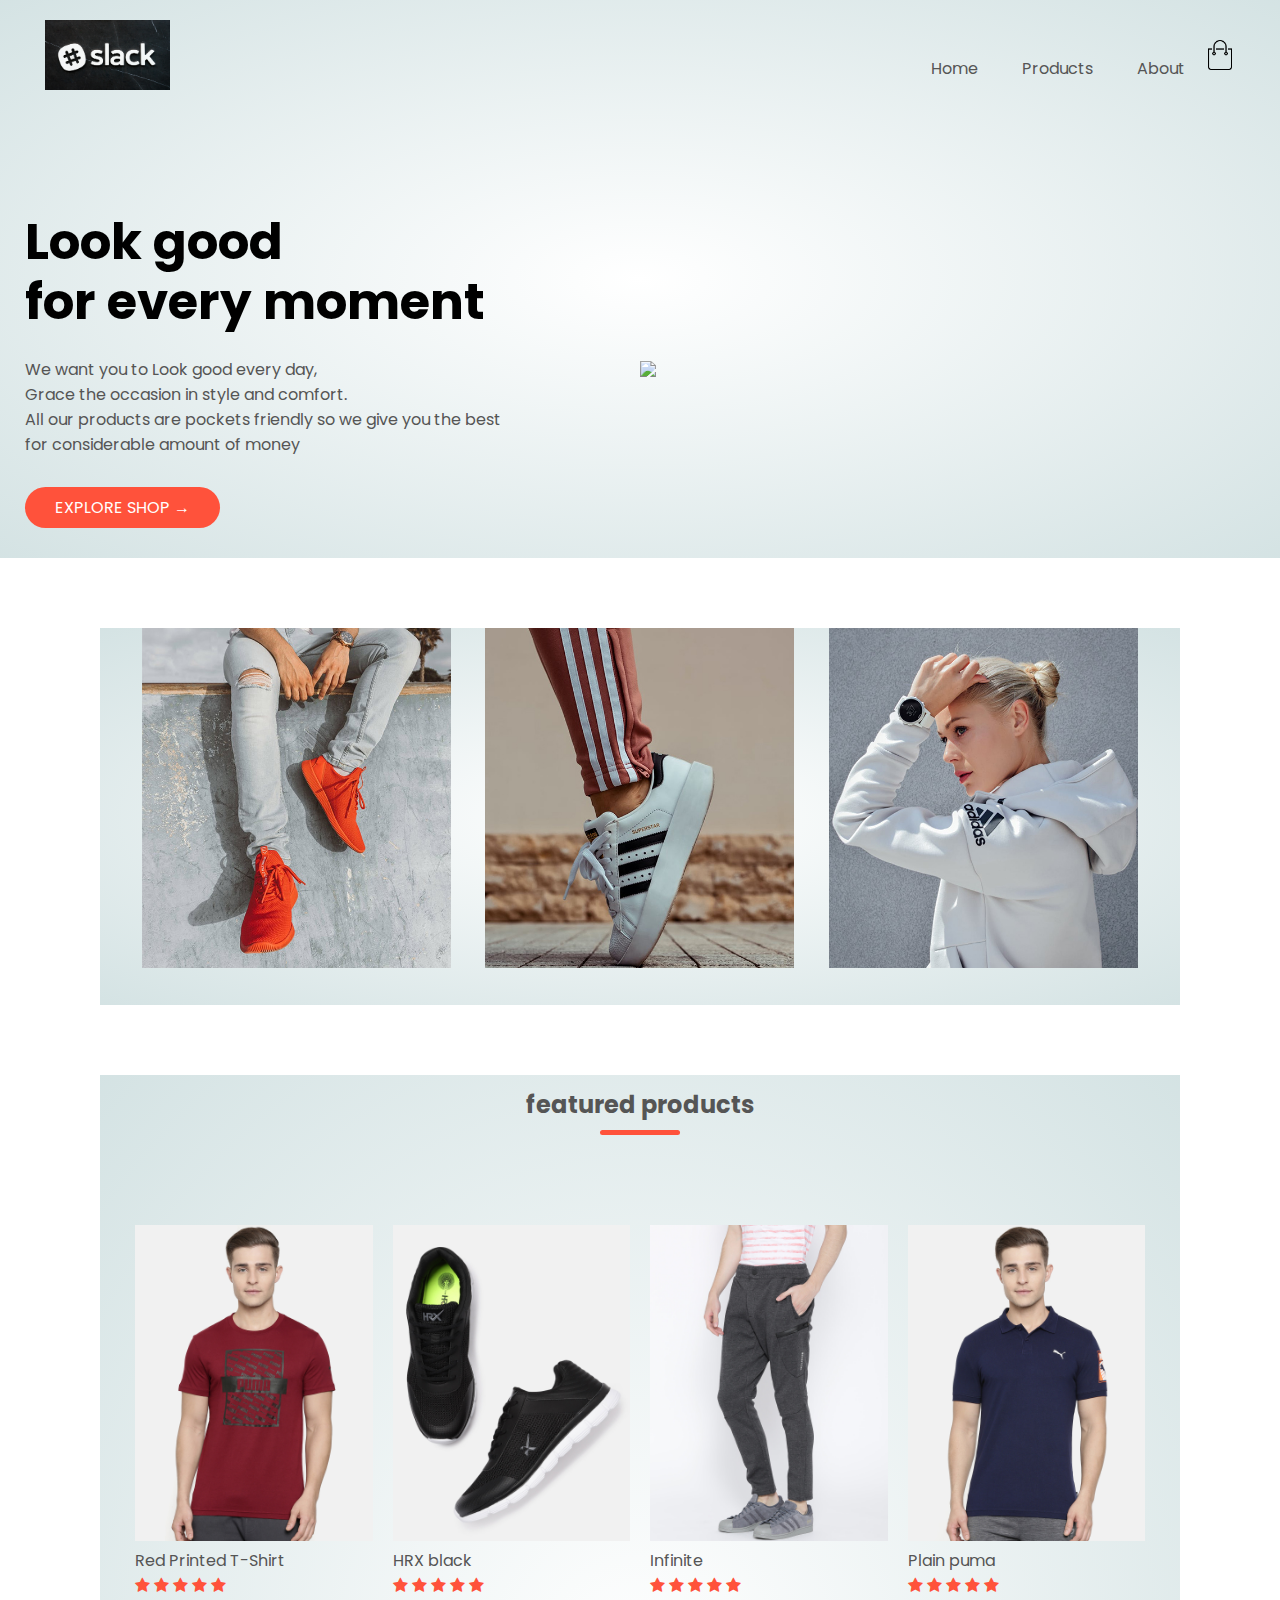
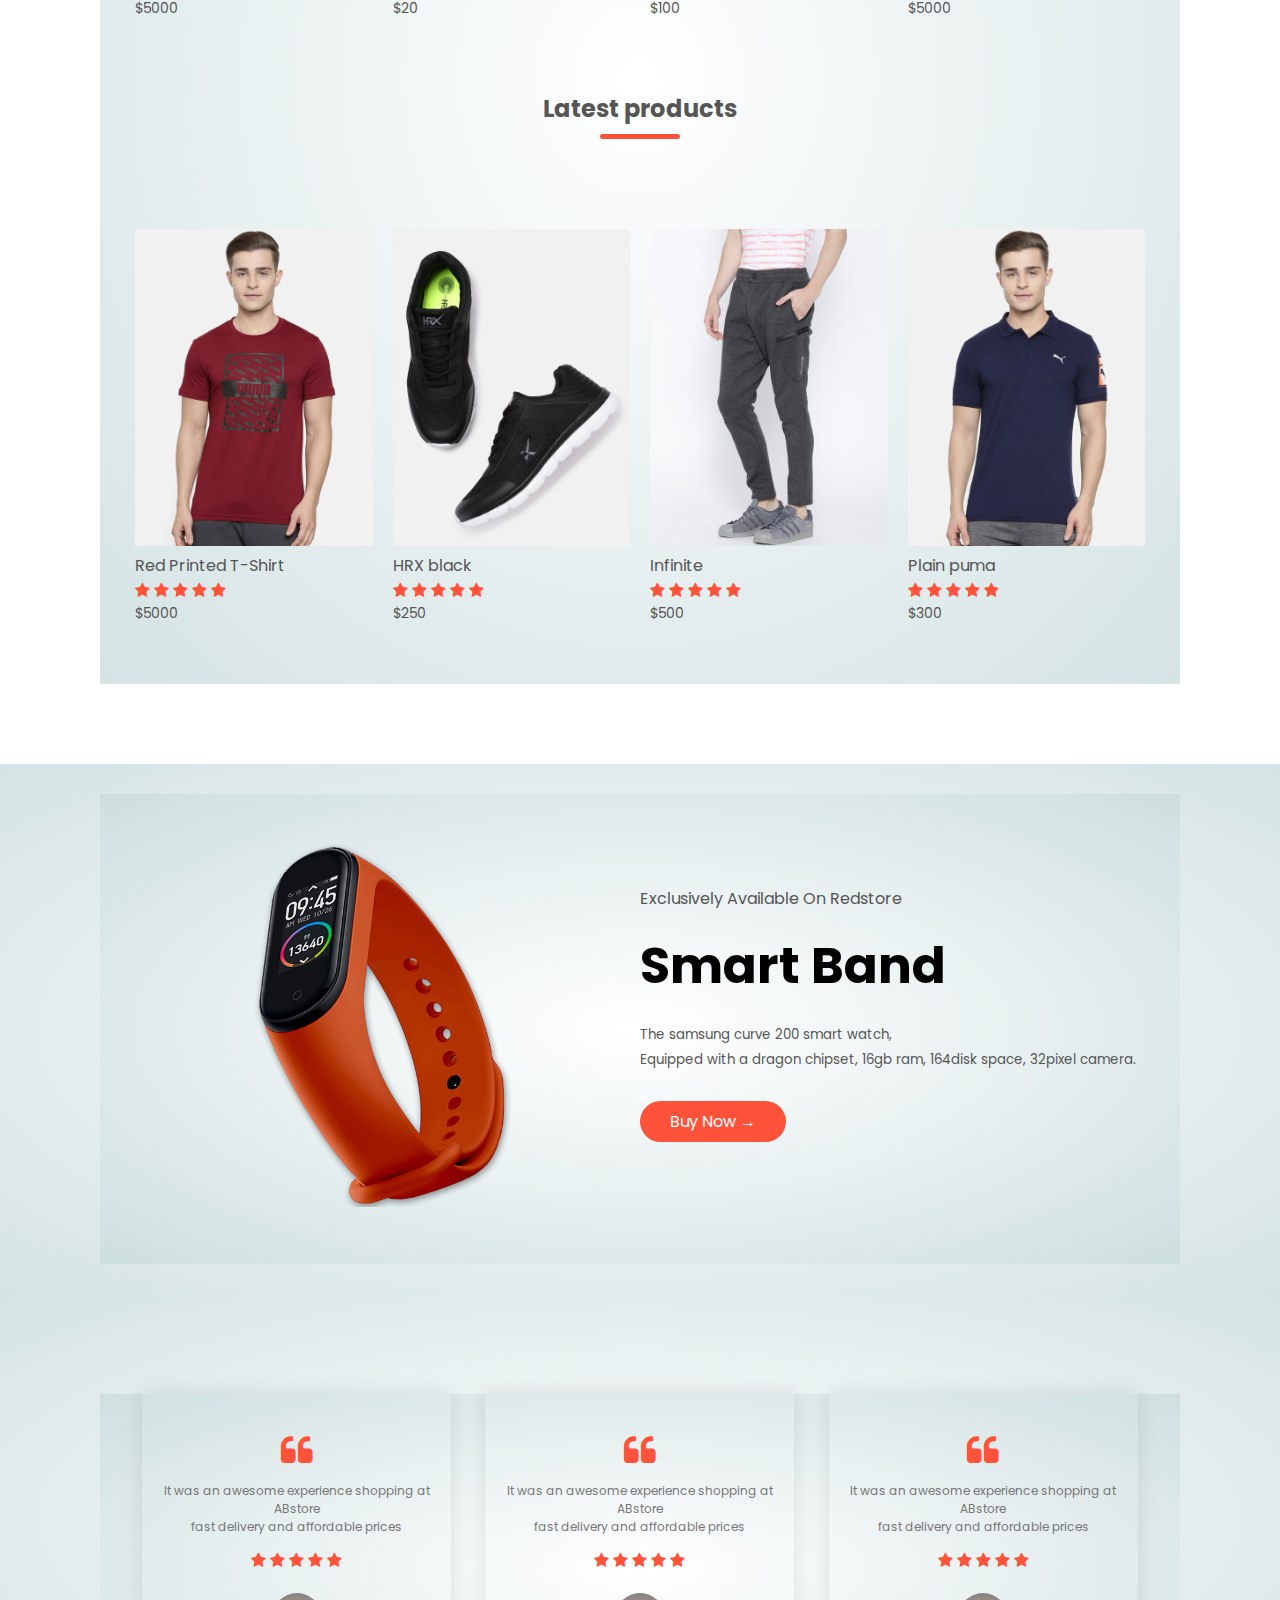
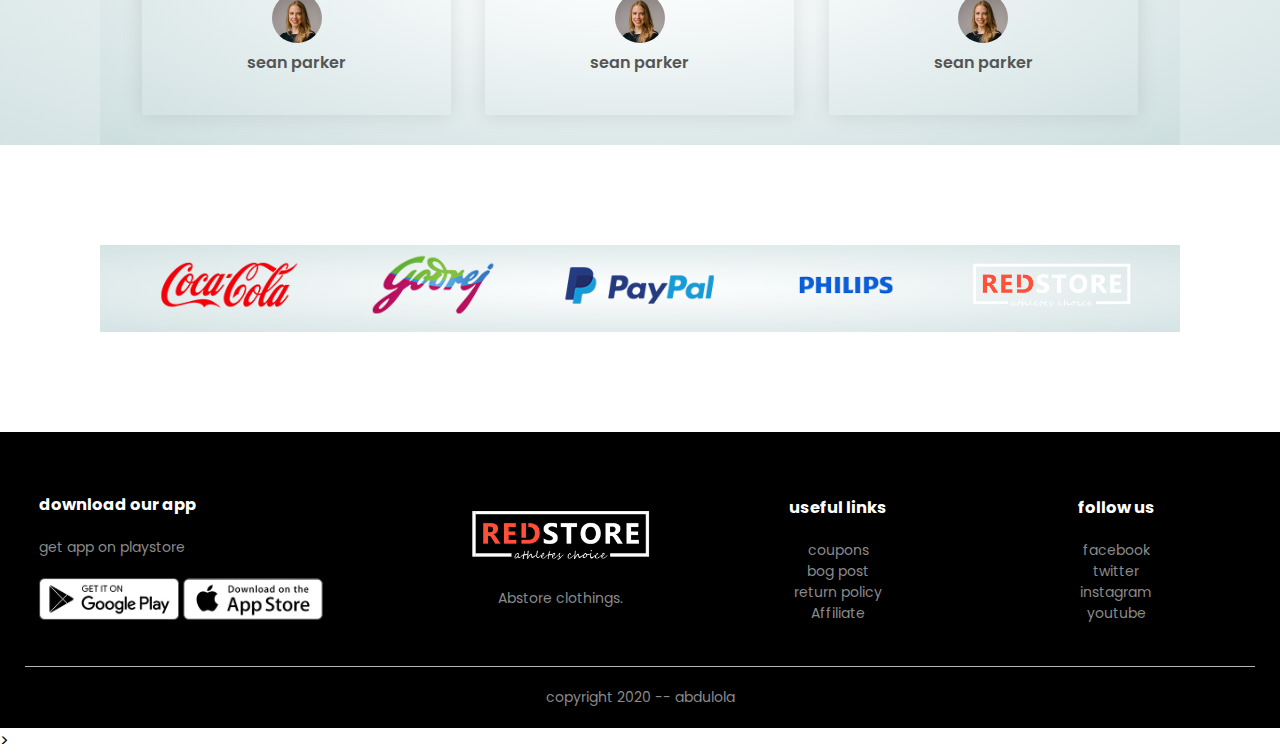
==== commit bbda9c2b: "modify index" ====
--- a/index.html
+++ b/index.html
@@ -23,9 +23,7 @@
                 <li><a href="index.html">Home</a></li>
                 <li><a href="products.html">Products</a></li>
                 <li><a href="about.html">About</a></li>
-                <li><a href="">Contacts</a></li>
-                <li><a href="">Account</a></li>
-              
+               
             </ul>
         </nav>
         <a href="cart.html">
--- a/style.css
+++ b/style.css
@@ -81,7 +81,8 @@
 }
 
 .header{
-    background:radial-gradient(#fff, rgb(187, 31, 31));
+    background:radial-gradient(#fff, #cadcddce);
+
 }
 
 .header .row{
@@ -106,6 +107,8 @@
     margin: auto;
     padding-left: 25px;
     padding-right: 25px;
+    background:radial-gradient(#fff, #cadcddce);
+
 }
 .col-4{
     flex-basis: 25%;
@@ -160,7 +163,7 @@
 }
 /*  offer  */
 .offer{
-   background: radial-gradient(#fff,rgb(187, 31, 31));
+    background:radial-gradient(#fff, #cadcddce);
    margin-top: 80px;
    padding: 30px 0; 
 }
@@ -179,7 +182,7 @@
 
 .testimonial{
     padding-top: 100px;
-    background:radial-gradient(#fff, rgb(187, 31, 31));
+    background:radial-gradient(#fff, #cadcddce);
 
 }
 .testimonial .col-3 {
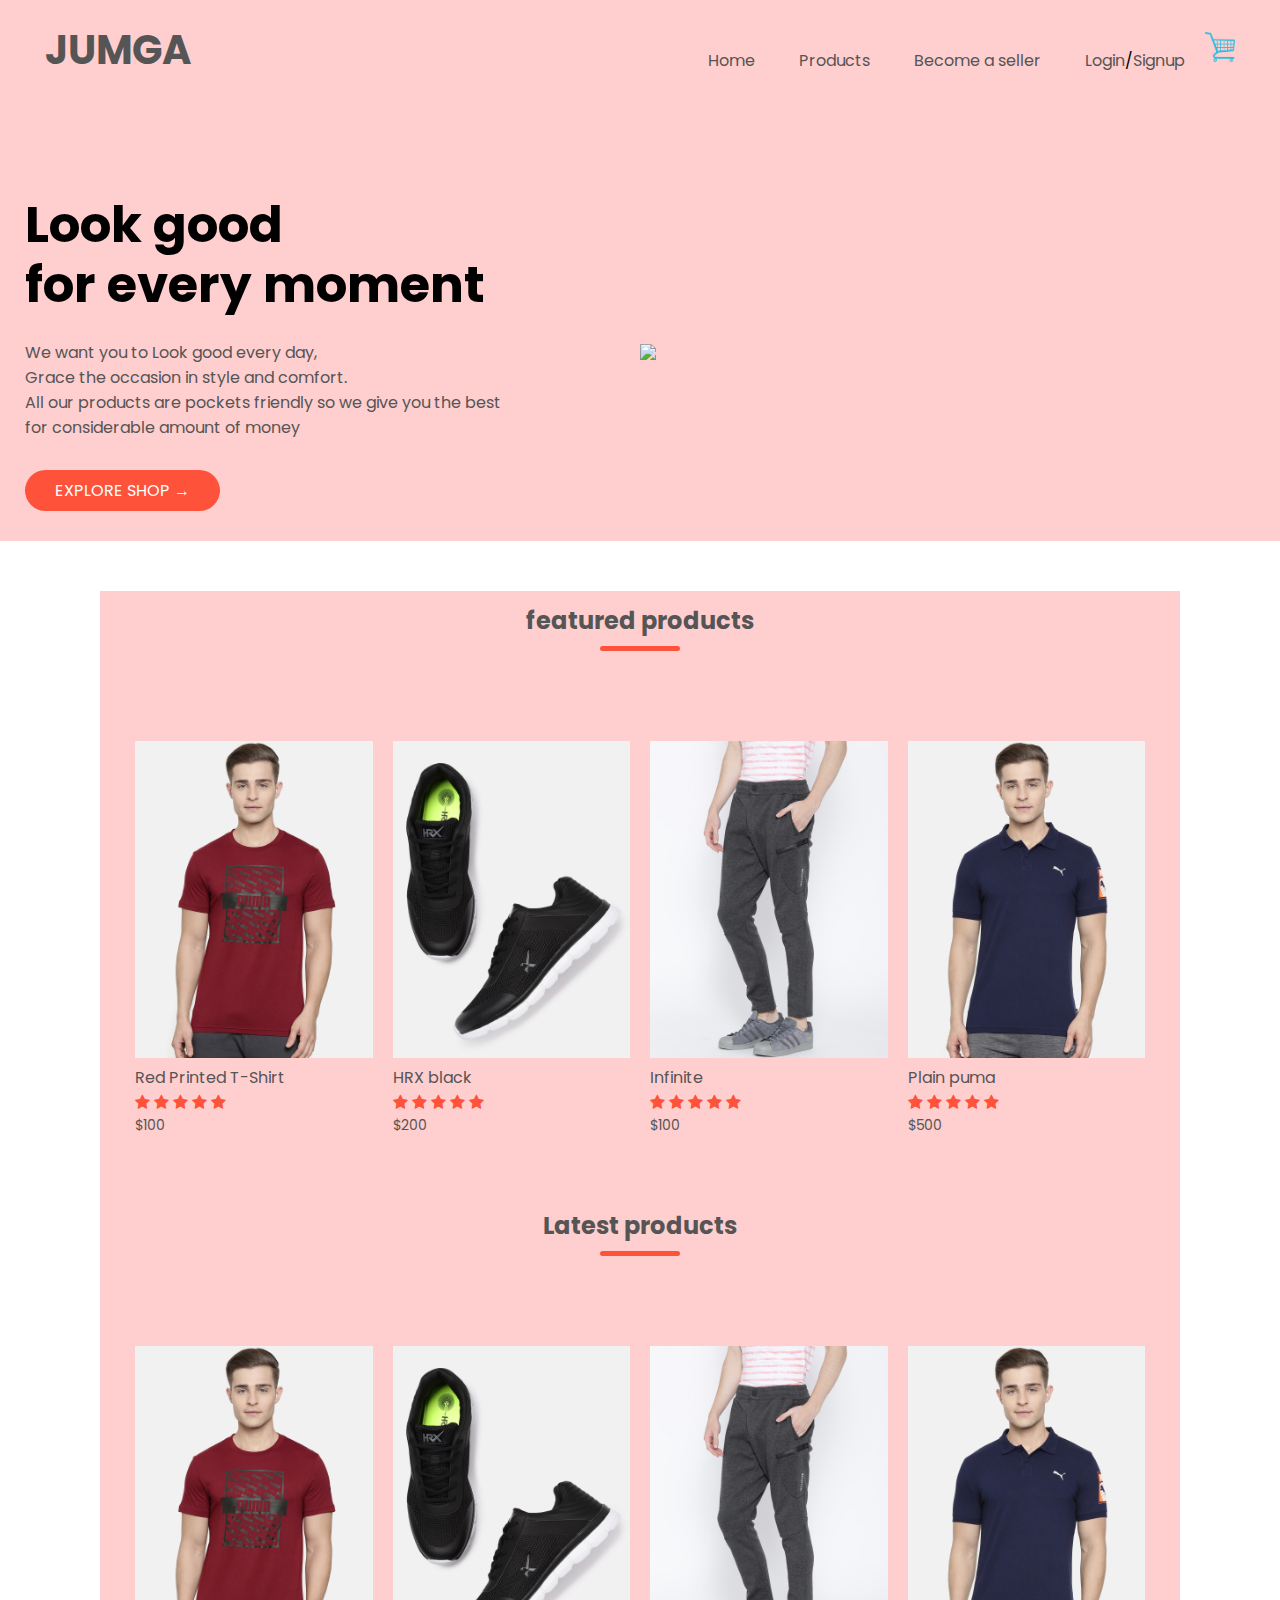
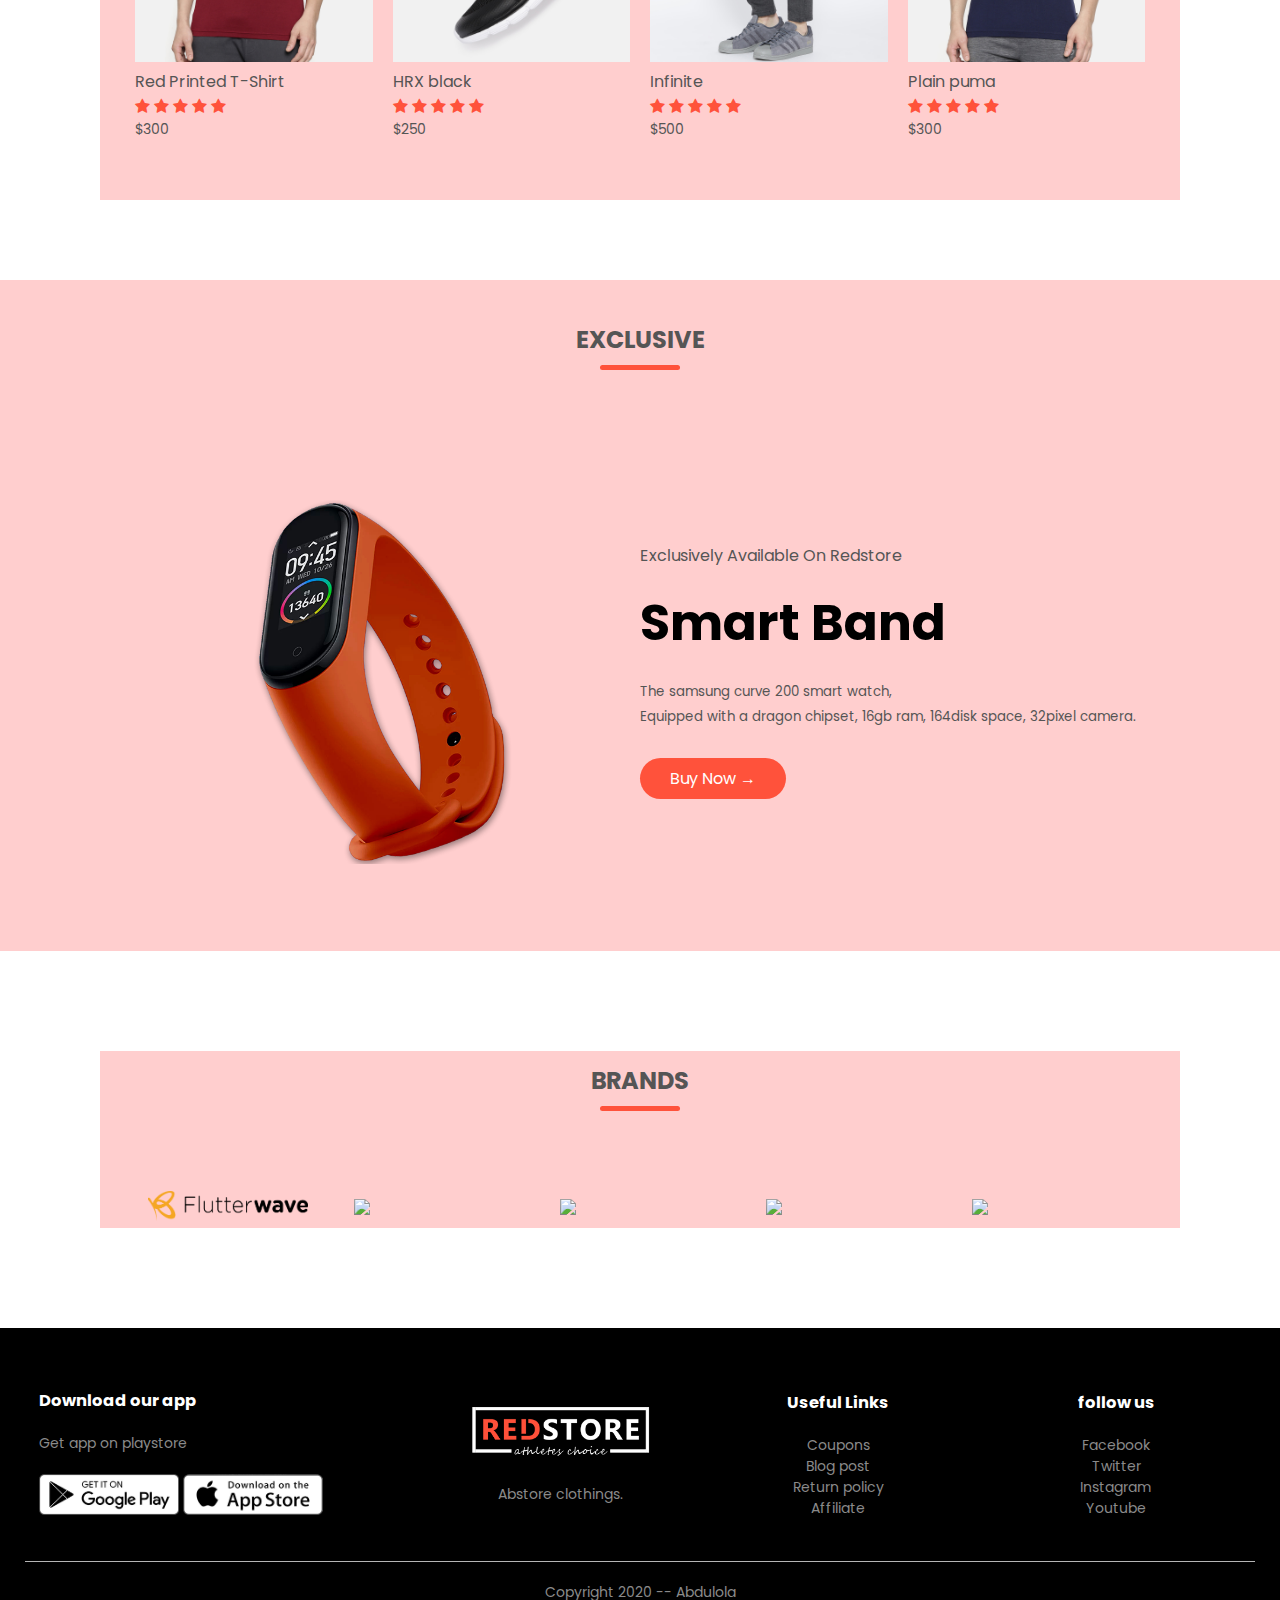
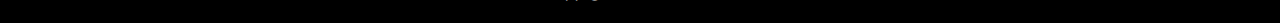
==== commit c0a334f8: "First commit" ====
--- a/index.html
+++ b/index.html
@@ -3,7 +3,7 @@
 <head>
     <meta charset="utf-8" />
     <meta name="viewport"  content="width=device-width, initial-scale=1.0">
-    <title>ABstore</title>
+    <title>Jumga</title>
     
     <link rel="Shortcut icon"  type="image/png" href="images/cart - Copy.png">
     <link rel="stylesheet" href="style.css">
@@ -11,23 +11,24 @@
 <link href="https://fonts.googleapis.com/css2?family=Poppins:wght@300;400;500;700&display=swap" rel="stylesheet">
 <link  rel="stylesheet" href="https://stackpath.bootstrapcdn.com/font-awesome/4.7.0/css/font-awesome.min.css">
 </head>
+
 <body>
     <div class="header">
     <div class= "container">
     <div class="navbar">
         <div class="logo">
-            <img src="images/logo1.jpg" width="125px">
+            <p  width="125px">JUMGA</p>
         </div>
         <nav>
             <ul id="MenuItems">
                 <li><a href="index.html">Home</a></li>
                 <li><a href="products.html">Products</a></li>
-                <li><a href="about.html">About</a></li>
-               
+                <li><a href="signup.html">Become a seller</a></li>
+                <li><a href="login.html">Login</a>/<a href="signup.html">Signup</a></li>
             </ul>
         </nav>
         <a href="cart.html">
-        <img src="images/cart.png" width="30px" height="30px"></a>
+        <img id="cart-info"  src="images/cart.png" width="30px" height="30px" ></a>
         <img src="images/menu.png" class="menu-icon" onclick="menutoggle()">
     </div>
 
@@ -44,28 +45,13 @@
         <div class="col-2">
          <a href="products.html">   <img src="images/home1.jpg" ></a>
 
-            </div>
-    </div>
-</div>
-</div>
-
-
-<!-- features-->
-<div class="categories">
-    <div class="small-container">
-    <div class="row">
-        <div class="col-3">
-            <a href="products.html">    <img src="images/category-1.jpg"></a>
-        </div>
-        <div class="col-3">
-            <a href="products.html">    <img src="images/category-2.jpg"></a>
-            </div>
-            <div class="col-3">
-                <a href="products.html">    <img src="images/category-3.jpg"></a>
-                </div>
-    </div>
-</div>
-</div>
+        </div>
+    </div>
+</div>
+</div>
+
+<br>
+<br>
 <div class= "small-container">
     <a href="products.html">    <h2 class="title">featured products</h2></a>
     <div class="row">
@@ -79,7 +65,7 @@
                     <i class="fa fa-star"></i>
                     <i class="fa fa-star"></i>
             </div>
-            <p>$5000</p>
+            <p>$100</p>
         </div>
         <div class="col-4">
             <a href="products.html">       <img src="images/product-2.jpg"></a>
@@ -91,7 +77,7 @@
                         <i class="fa fa-star"></i>
                         <i class="fa fa-star"></i>
                 </div>
-                <p>$20</p>
+                <p>$200</p>
             </div>
             <div class="col-4">
                 <a href="products.html">     <img src="images/product-3.jpg"></a>
@@ -115,7 +101,7 @@
                                 <i class="fa fa-star"></i>
                                 <i class="fa fa-star"></i>
                         </div>
-                        <p>$5000</p>
+                        <p>$500</p>
                     </div>
     </div>
     <h2 class="title"> <a href="products.html">Latest products </a></h2>
@@ -130,7 +116,7 @@
                         <i class="fa fa-star"></i>
                         <i class="fa fa-star"></i>
                 </div>
-                <p>$5000</p>
+                <p>$300</p>
             </div>
             <div class="col-4">
                     <img src="images/product-2.jpg">
@@ -173,6 +159,7 @@
 <!--offer-->
 <div class="offer">
     <div class="small-container">
+            <h2 class="title">EXCLUSIVE</h2></a>
         <div class="row">
             <div class="col-2"> 
                     <a href="products.html"><img src="images/exclusive.png" class="offer-img"></a>
@@ -190,78 +177,28 @@
         </div>
     </div>
 </div>
-<!-- TESTIMONIAL PART -->
-<div class="testimonial">
-    <div class="small-container">
-        <div class="row">
-            <div class="col-3">
-                <i class="fa fa-quote-left"></i>
-            <p>It was an awesome experience shopping at ABstore 
-                <br>fast delivery and affordable prices
-            </p>
-            <div class="rating">
-                    <i class="fa fa-star"></i>
-                    <i class="fa fa-star"></i>
-                    <i class="fa fa-star"></i>
-                    <i class="fa fa-star"></i>
-                    <i class="fa fa-star"></i>
-            </div>
-            <img src="images/user-1.png">
-            <h3>sean parker</h3>
-            </div>
-            <div class="col-3">
-                    <i class="fa fa-quote-left"></i>
-                <p>It was an awesome experience shopping at ABstore 
-                        <br>fast delivery and affordable prices
-                   
-                </p>
-                <div class="rating">
-                        <i class="fa fa-star"></i>
-                        <i class="fa fa-star"></i>
-                        <i class="fa fa-star"></i>
-                        <i class="fa fa-star"></i>
-                        <i class="fa fa-star"></i>
-                </div>
-                <img src="images/user-1.png">
-                <h3>sean parker</h3>
-                </div>
-                <div class="col-3">
-                        <i class="fa fa-quote-left"></i>
-                    <p>It was an awesome experience shopping at ABstore 
-                            <br>fast delivery and affordable prices
-                    </p>
-                    <div class="rating">
-                            <i class="fa fa-star"></i>
-                            <i class="fa fa-star"></i>
-                            <i class="fa fa-star"></i>
-                            <i class="fa fa-star"></i>
-                            <i class="fa fa-star"></i>
-                    </div>
-                    <img src="images/user-1.png">
-                    <h3>sean parker</h3>
-                    </div>       
-                   </div>
-                 </div>
-                </div>
  <!---brands-->
  <div class="brands">
         <div class="small-container">
+                <h2 class="title">BRANDS</h2></a>
             <div class="row">
                 <div class="col-5">
-                <img src="images/logo-coca-cola.png">
-                </div>
+                    <img src="images/ft.png">
+                      </div>
+              
                 <div class="col-5">
-                <img src="images/logo-godrej.png">
-                </div>
+                    <img src="images/betway logo.png">
+                    </div>
                     <div class="col-5">
-                   <img src="images/logo-paypal.png">
+                   <img src="images/Africa Fintech foundry logo.png">
                     </div>
                        <div class="col-5">
-                     <img src="images/logo-philips.png">
+                     <img src="images/Arik air logo.png">
                      </div>
                      <div class="col-5">
-                    <img src="images/logo-white.png">
+                    <img src="images/Cravvings logo.png">
                       </div>
+                     
             </div>
         </div>
     </div>
@@ -270,8 +207,8 @@
     <div class="container"> 
         <div class="row">
           <div class="footer-col-1">
-              <h3>download our app</h3>
-              <p>get app on playstore</p>
+              <h3>Download our app</h3>
+              <p>Get app on playstore</p>
               <div class="app-logo">
                   <img src="images/play-store.png">
                   <img src="images/app-store.png">
@@ -282,26 +219,26 @@
               <p>Abstore clothings.</p>
           </div>
           <div class="footer-col-3">
-                <h3>useful links</h3>
+                <h3>Useful Links</h3>
                <ul>
-                   <li>coupons</li>
-                   <li>bog post</li>
-                   <li>return policy</li>
+                   <li>Coupons</li>
+                   <li>Blog post</li>
+                   <li>Return policy</li>
                    <li>Affiliate</li>
                </ul>
             </div>
             <div class="footer-col-4">
                     <h3>follow us</h3>
                    <ul>
-                       <li>facebook</li>
-                       <li>twitter</li>
-                       <li>instagram</li>
-                       <li>youtube</li>
+                       <li>Facebook</li>
+                       <li>Twitter</li>
+                       <li>Instagram</li>
+                       <li>Youtube</li>
                    </ul>
                 </div>
     </div>
     <hr>
-    <p class="copyright">copyright 2020 -- abdulola </p>
+    <p class="copyright">Copyright 2020 -- Abdulola </p>
     </div>
 </div>
 <!--javascript for menu display on click -->
@@ -318,5 +255,19 @@
         }
     }
 </script>
+<!--sript for cart -->
+<script>
+   ( function(){
+       const cartInfo =documment.getElementById("cart-info");
+       const cart = document.getElementById('cart');
+
+   cartInfo.addEventListener('click' , function(){
+       cart.classList.toggle(cartInfo);
+   })    
+
+
+
+    })();
+</script>
 </body>
-</html>>+</html>--- a/style.css
+++ b/style.css
@@ -2,6 +2,7 @@
     margin:0;
     padding: 0;
     box-sizing: border-box;
+    
 }
 
 body{
@@ -81,13 +82,22 @@
 }
 
 .header{
-    background:radial-gradient(#fff, #cadcddce);
-
-}
-
-.header .row{
+    background:radial-gradient( #ffcece);
+
+}
+
+.header .row {
     margin-top: 70px;
 
+}
+.logo{
+    margin-top: 0px;
+
+}
+.logo p {
+    font-family: poppins;
+    font-size: 40px;
+    font-weight: bold;
 }
 .categories{
     margin: 70px 0;
@@ -107,7 +117,7 @@
     margin: auto;
     padding-left: 25px;
     padding-right: 25px;
-    background:radial-gradient(#fff, #cadcddce);
+    background:radial-gradient( #ffcece);
 
 }
 .col-4{
@@ -129,7 +139,7 @@
     line-height: 60px;
     color:#555;
 }
-
+/*line under featured products */
 .title::after{
     content: '';
     background: #ff523b;
@@ -163,7 +173,7 @@
 }
 /*  offer  */
 .offer{
-    background:radial-gradient(#fff, #cadcddce);
+    background:radial-gradient( #ffcece);
    margin-top: 80px;
    padding: 30px 0; 
 }
@@ -179,7 +189,7 @@
 
 
 /*testimonial */
-
+/*
 .testimonial{
     padding-top: 100px;
     background:radial-gradient(#fff, #cadcddce);
@@ -220,7 +230,7 @@
   color: #555;
   font-size: 16px;
 }
-
+*/
 /*brands */
 .brands {
     margin: 100px auto;
@@ -232,10 +242,10 @@
  .col-5 img {
      width: 100%;
      cursor: pointer;
-  /* filter: grayscale(100%)*/   
+   /*filter: grayscale(100%)  */
  }
  .col-5 img:hover{
-    filter: grayscale(0%)
+    /*filter: grayscale(0%)*/
  }
 
  /* footer*/
@@ -322,6 +332,9 @@
     background: #ff523b;
     color: #fff;
 }
+
+/* single products details*/
+
  .single-products{
      margin-top: 90px;
  }
@@ -482,5 +495,66 @@
 }
 
 }
-
-
+    
+
+/* signup form */
+
+
+.signup{
+    background: radial-gradient( rgb(243, 181, 181), #fff);
+    width: 800px;
+    margin: auto;
+   
+    padding: 20px 0 0 0;
+    
+}
+
+.form{
+    padding:20px 30px;
+}
+
+.sellerregform{
+    width: 400px;
+    margin: auto;
+   
+    padding: 40px 0 0 0;
+}
+
+/* Style inputs */
+input[type='text']{
+    width: 300px;
+    height: 20px;
+    padding: 20px 20px;
+    margin: 8px 0;
+   display: list-item;
+    border: 2px solid #ccc;
+    border-radius: 40px;
+    
+  }
+
+
+  /* Style inputs */
+input[type='email'] {
+    width: 300px;
+    height: 10px;
+    padding: 20px 20px;
+    margin: 8px 0;
+    display: list-item;
+    border: 2px solid #ccc;
+    border-radius: 40px;
+    box-sizing: border-box;
+  }
+   /* Style inputs */
+input[type='password'] {
+    width: 300px;
+    height: 10px;
+    padding: 20px 20px;
+    margin: 8px 0;
+    display: list-item;
+    border: 2px solid #ccc;
+    border-radius: 40px;
+    box-sizing: border-box;
+  }
+
+
+ 